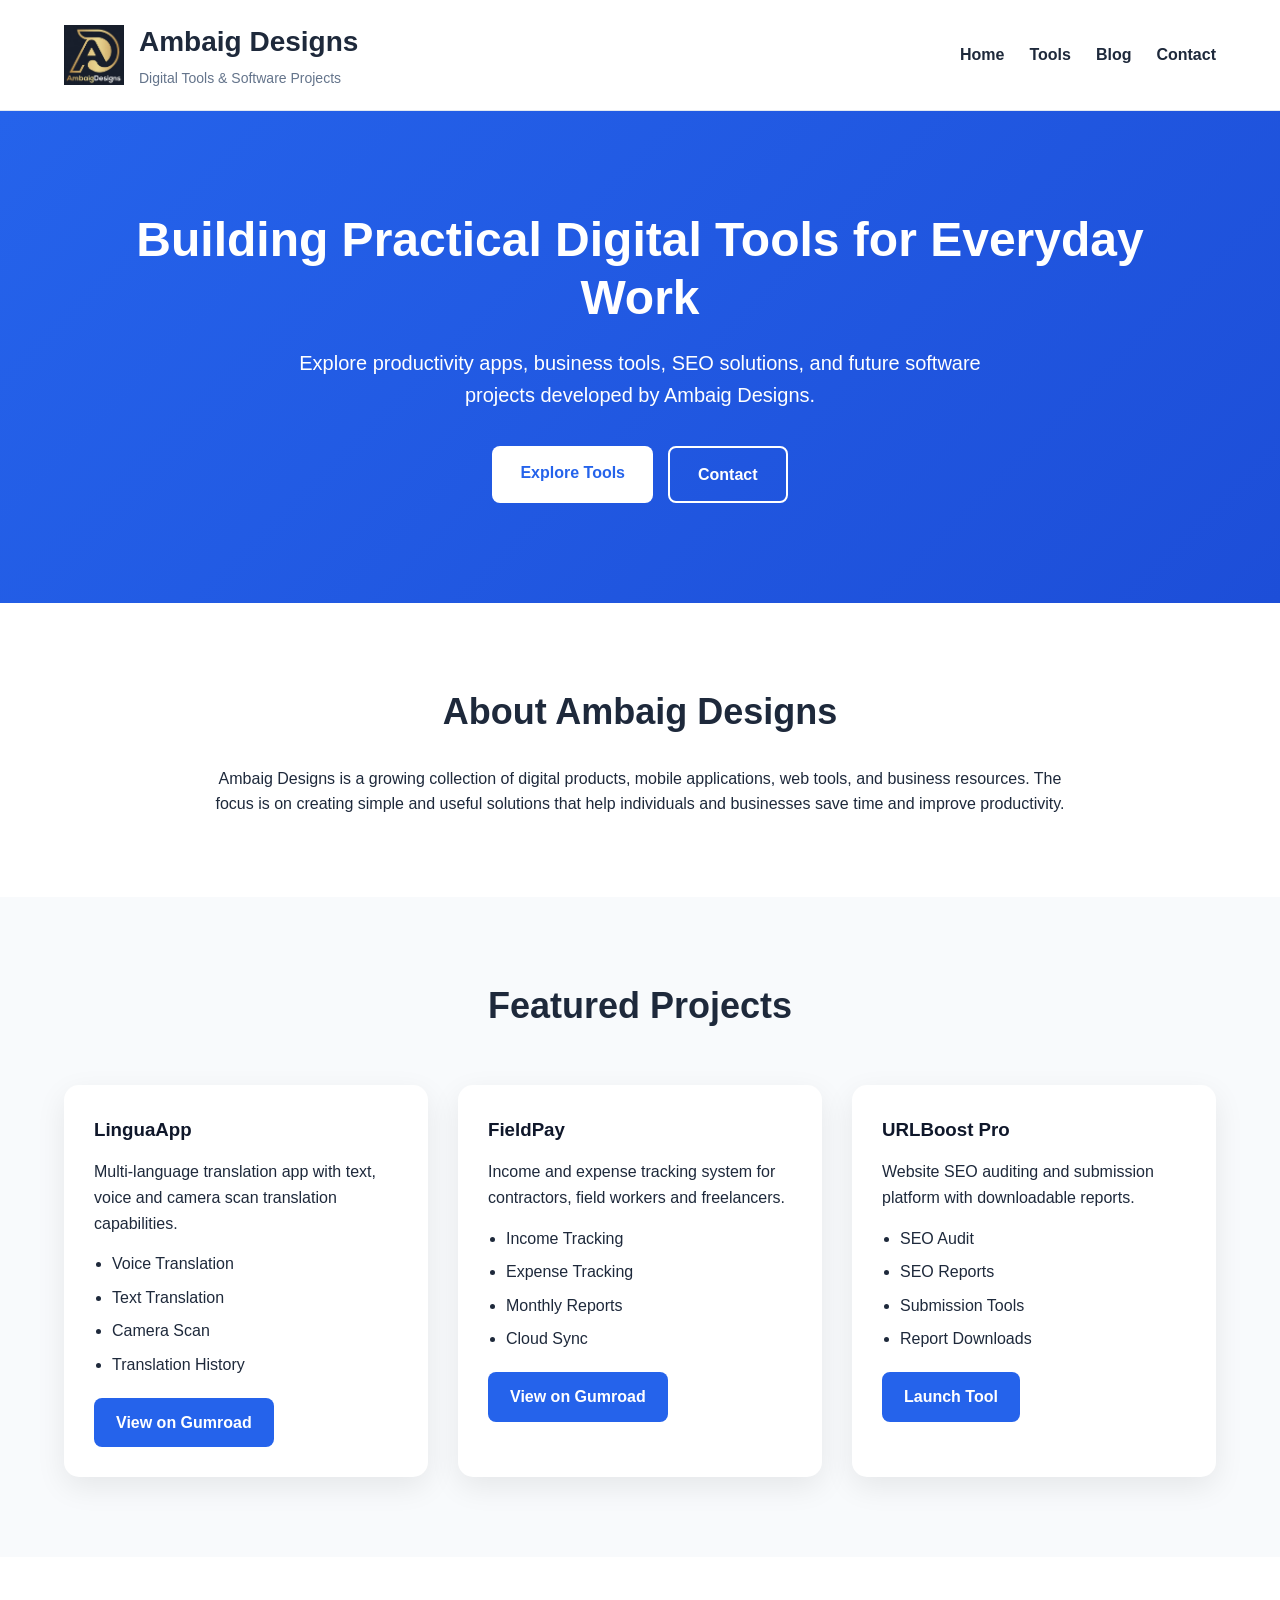
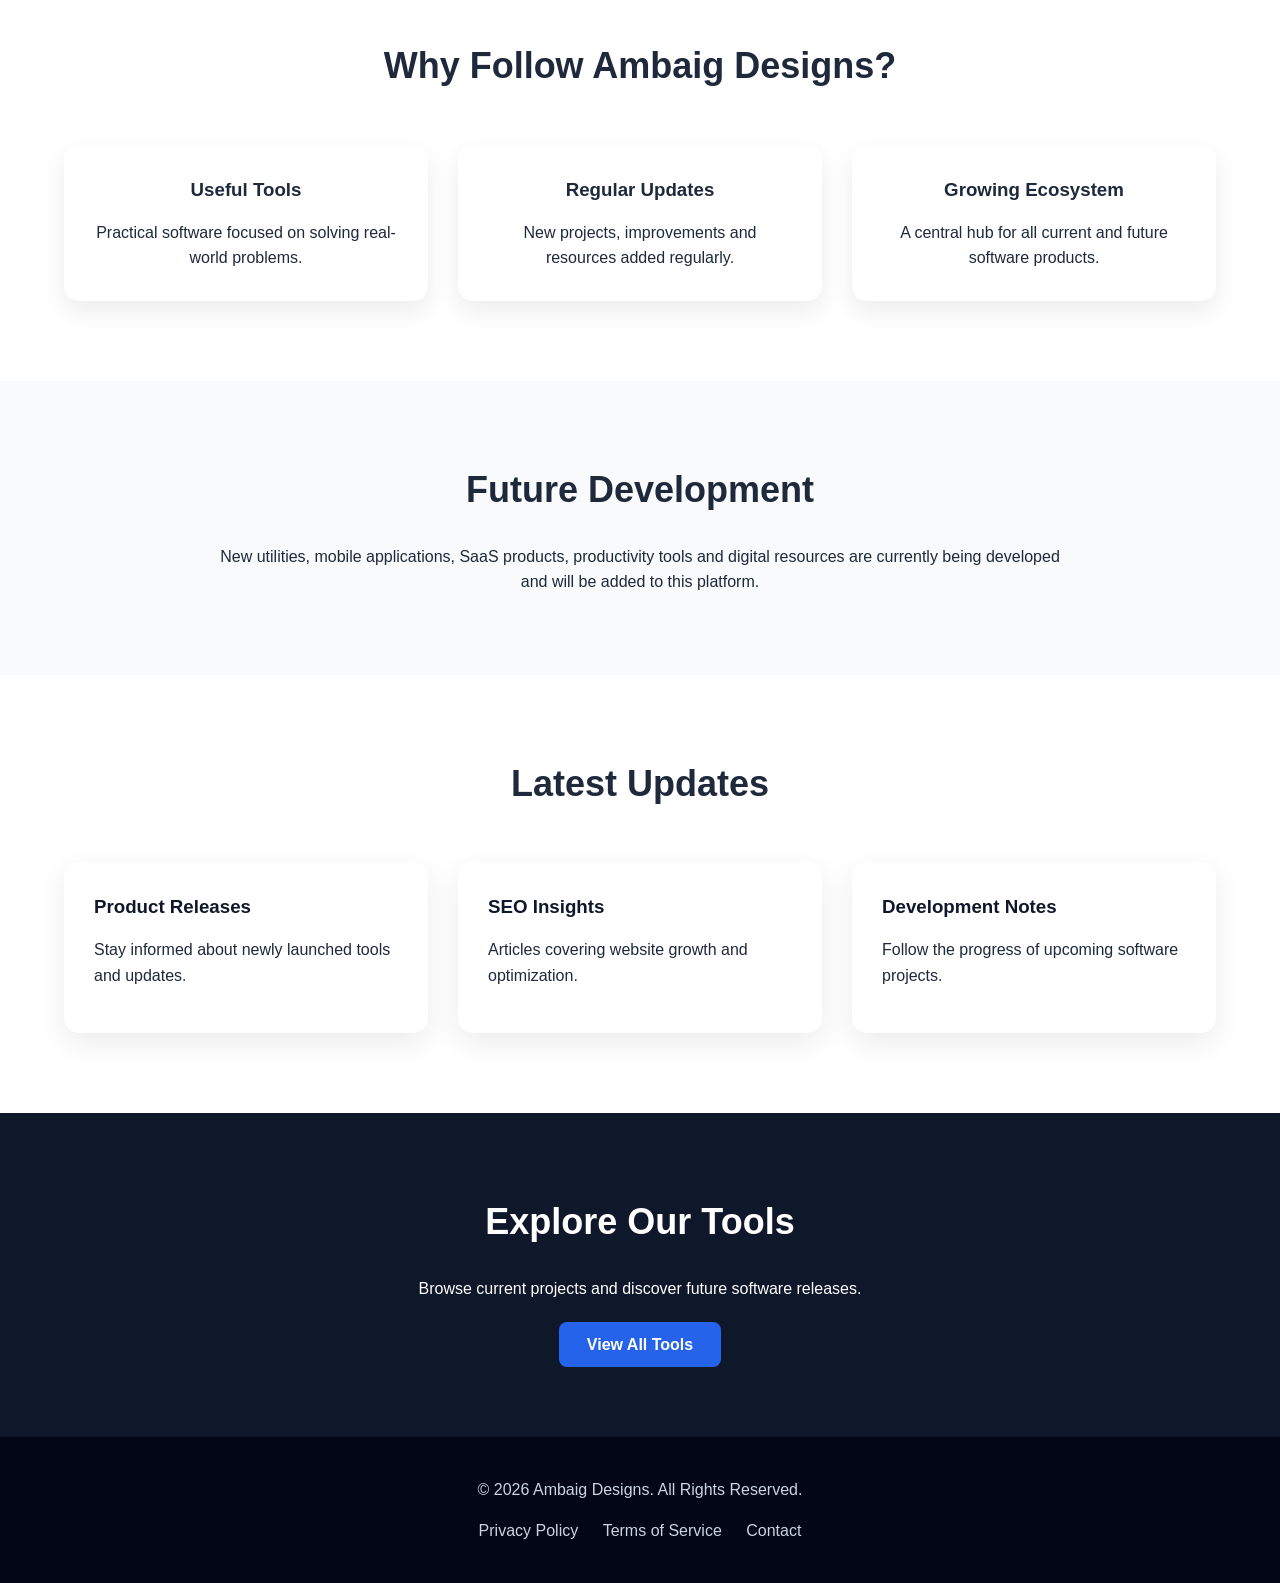
==== index.html @ a650c278 "Update link in index.html to Gumroad" ====
<!DOCTYPE html>
<html lang="en">
<head>
<meta charset="UTF-8">
<meta name="viewport" content="width=device-width, initial-scale=1.0">

<title>Ambaig Designs | Digital Tools, Apps & Software Projects</title>

<meta name="description" content="Discover productivity apps, SEO tools, software projects and digital products built by Ambaig Designs including LinguaApp, FieldPay and URLBoost Pro.">

<meta name="keywords" content="Ambaig Designs, LinguaApp, FieldPay, URLBoost Pro, productivity apps, SEO tools, software projects">
<link rel="stylesheet" href="assets/css/style.css">
<link rel="icon" href="favicon.ico">
<link rel="apple-touch-icon" href="apple-touch-icon.png">
<link rel="manifest" href="site.webmanifest">
<meta name="theme-color" content="#2563eb">
</head>

<body>

<header class="header">
    <div class="container">
        <div class="brand">

    <img
        src="assets/images/ambaigdesignslogo.png"
        alt="Ambaig Designs Logo"
        class="logo">

    <div>
        <h1>Ambaig Designs</h1>
        <span>Digital Tools & Software Projects</span>
    </div>

</div>

        <nav>
            <ul>
                <li><a href="index.html">Home</a></li>
                <li><a href="tools.html">Tools</a></li>
                <li><a href="blog.html">Blog</a></li>
                <li><a href="contact.html">Contact</a></li>
            </ul>
        </nav>
    </div>
</header>

<section class="hero">
    <div class="container">

        <h2>Building Practical Digital Tools for Everyday Work</h2>

        <p>
            Explore productivity apps, business tools, SEO solutions,
            and future software projects developed by Ambaig Designs.
        </p>

        <div class="hero-buttons">
            <a href="tools.html" class="btn-primary">Explore Tools</a>
            <a href="contact.html" class="btn-secondary">Contact</a>
        </div>

    </div>
</section>

<section class="intro">
    <div class="container">

        <h2>About Ambaig Designs</h2>

        <p>
            Ambaig Designs is a growing collection of digital products,
            mobile applications, web tools, and business resources.
            The focus is on creating simple and useful solutions that
            help individuals and businesses save time and improve productivity.
        </p>

    </div>
</section>

<section class="projects">
    <div class="container">

        <h2>Featured Projects</h2>

        <div class="grid">

            <div class="card">
                <h3>LinguaApp</h3>

                <p>
                    Multi-language translation app with text, voice
                    and camera scan translation capabilities.
                </p>

                <ul>
                    <li>Voice Translation</li>
                    <li>Text Translation</li>
                    <li>Camera Scan</li>
                    <li>Translation History</li>
                </ul>

                <a href="https://ambaig50.gumroad.com/l/fedtp" class="card-btn">
                    View on Gumroad
                </a>
            </div>

            <div class="card">
                <h3>FieldPay</h3>

                <p>
                    Income and expense tracking system for
                    contractors, field workers and freelancers.
                </p>

                <ul>
                    <li>Income Tracking</li>
                    <li>Expense Tracking</li>
                    <li>Monthly Reports</li>
                    <li>Cloud Sync</li>
                </ul>

                <a href="#" class="card-btn">
                    View on Gumroad
                </a>
            </div>

            <div class="card">
                <h3>URLBoost Pro</h3>

                <p>
                    Website SEO auditing and submission platform
                    with downloadable reports.
                </p>

                <ul>
                    <li>SEO Audit</li>
                    <li>SEO Reports</li>
                    <li>Submission Tools</li>
                    <li>Report Downloads</li>
                </ul>

                <a href="https://urlboost-pro.vercel.app/" class="card-btn">
                    Launch Tool
                </a>
            </div>

        </div>

    </div>
</section>

<section class="features">
    <div class="container">

        <h2>Why Follow Ambaig Designs?</h2>

        <div class="grid">

            <div class="feature-box">
                <h3>Useful Tools</h3>
                <p>
                    Practical software focused on solving real-world problems.
                </p>
            </div>

            <div class="feature-box">
                <h3>Regular Updates</h3>
                <p>
                    New projects, improvements and resources added regularly.
                </p>
            </div>

            <div class="feature-box">
                <h3>Growing Ecosystem</h3>
                <p>
                    A central hub for all current and future software products.
                </p>
            </div>

        </div>

    </div>
</section>

<section class="roadmap">
    <div class="container">

        <h2>Future Development</h2>

        <p>
            New utilities, mobile applications, SaaS products,
            productivity tools and digital resources are currently
            being developed and will be added to this platform.
        </p>

    </div>
</section>

<section class="updates">
    <div class="container">

        <h2>Latest Updates</h2>

        <div class="grid">

            <div class="card">
                <h3>Product Releases</h3>
                <p>
                    Stay informed about newly launched tools and updates.
                </p>
            </div>

            <div class="card">
                <h3>SEO Insights</h3>
                <p>
                    Articles covering website growth and optimization.
                </p>
            </div>

            <div class="card">
                <h3>Development Notes</h3>
                <p>
                    Follow the progress of upcoming software projects.
                </p>
            </div>

        </div>

    </div>
</section>

<section class="cta">
    <div class="container">

        <h2>Explore Our Tools</h2>

        <p>
            Browse current projects and discover future software releases.
        </p>

        <a href="tools.html" class="btn-primary">
            View All Tools
        </a>

    </div>
</section>

<footer class="footer">

    <div class="container">

        <p>© 2026 Ambaig Designs. All Rights Reserved.</p>

        <div class="footer-links">
            <a href="privacy.html">Privacy Policy</a>
            <a href="terms.html">Terms of Service</a>
            <a href="contact.html">Contact</a>
        </div>

    </div>

</footer>

</body>
</html>
---- assets/css/style.css ----
/* ===== RESET ===== */

*{
    margin:0;
    padding:0;
    box-sizing:border-box;
}

html{
    scroll-behavior:smooth;
}

body{
    font-family:Segoe UI, Tahoma, Geneva, Verdana, sans-serif;
    line-height:1.6;
    background:#f8fafc;
    color:#1e293b;
}

/* ===== CONTAINER ===== */

.container{
    width:90%;
    max-width:1200px;
    margin:auto;
}

/* ===== HEADER ===== */

.header{
    background:#ffffff;
    border-bottom:1px solid #e2e8f0;
    position:sticky;
    top:0;
    z-index:1000;
}

.header .container{
    display:flex;
    justify-content:space-between;
    align-items:center;
    padding:20px 0;
}
.brand{
    display:flex;
    align-items:center;
    gap:15px;
}

.logo{
    width:60px;
    height:60px;
    object-fit:contain;
}
.brand h1{
    font-size:28px;
    font-weight:700;
}

.brand span{
    font-size:14px;
    color:#64748b;
}

nav ul{
    display:flex;
    list-style:none;
    gap:25px;
}

nav a{
    text-decoration:none;
    color:#1e293b;
    font-weight:600;
    transition:.3s;
}

nav a:hover{
    color:#2563eb;
}

/* ===== HERO ===== */

.hero{
    background:linear-gradient(135deg,#2563eb,#1d4ed8);
    color:white;
    text-align:center;
    padding:100px 20px;
}

.hero h2{
    font-size:48px;
    margin-bottom:20px;
    line-height:1.2;
}

.hero p{
    max-width:700px;
    margin:0 auto 35px;
    font-size:20px;
}

.hero-buttons{
    display:flex;
    justify-content:center;
    gap:15px;
    flex-wrap:wrap;
}

.btn-primary,
.btn-secondary{
    text-decoration:none;
    padding:14px 28px;
    border-radius:8px;
    font-weight:600;
    transition:.3s;
}

.btn-primary{
    background:white;
    color:#2563eb;
}

.btn-primary:hover{
    transform:translateY(-2px);
}

.btn-secondary{
    border:2px solid white;
    color:white;
}

.btn-secondary:hover{
    background:white;
    color:#2563eb;
}

/* ===== SECTIONS ===== */

section{
    padding:80px 0;
}

section h2{
    text-align:center;
    font-size:36px;
    margin-bottom:25px;
}

section p{
    text-align:center;
    max-width:850px;
    margin:auto;
}

/* ===== GRID ===== */

.grid{
    display:grid;
    grid-template-columns:repeat(auto-fit,minmax(300px,1fr));
    gap:30px;
    margin-top:50px;
}

/* ===== CARDS ===== */

.card{
    background:white;
    border-radius:15px;
    padding:30px;
    box-shadow:0 10px 30px rgba(0,0,0,.08);
    transition:.3s;
}

.card:hover{
    transform:translateY(-6px);
}

.card h3{
    margin-bottom:15px;
    color:#0f172a;
}

.card p{
    text-align:left;
    margin-bottom:15px;
}

.card ul{
    padding-left:18px;
    margin-bottom:20px;
}

.card li{
    margin-bottom:8px;
}

/* ===== CARD BUTTON ===== */

.card-btn{
    display:inline-block;
    text-decoration:none;
    background:#2563eb;
    color:white;
    padding:12px 22px;
    border-radius:8px;
    font-weight:600;
    transition:.3s;
}

.card-btn:hover{
    background:#1d4ed8;
}

/* ===== FEATURE BOX ===== */

.feature-box{
    background:white;
    padding:30px;
    border-radius:15px;
    box-shadow:0 10px 25px rgba(0,0,0,.08);
    text-align:center;
}

.feature-box h3{
    margin-bottom:15px;
}

/* ===== ALTERNATING SECTIONS ===== */

.intro{
    background:#ffffff;
}

.projects{
    background:#f8fafc;
}

.features{
    background:#ffffff;
}

.roadmap{
    background:#f8fafc;
}

.updates{
    background:#ffffff;
}

/* ===== CTA ===== */

.cta{
    background:#0f172a;
    color:white;
    text-align:center;
}

.cta h2{
    color:white;
}

.cta p{
    margin-bottom:30px;
}

.cta .btn-primary{
    background:#2563eb;
    color:white;
}

.cta .btn-primary:hover{
    background:#1d4ed8;
}

/* ===== FOOTER ===== */

.footer{
    background:#020617;
    color:#cbd5e1;
    text-align:center;
    padding:40px 0;
}

.footer-links{
    margin-top:15px;
}

.footer-links a{
    color:#cbd5e1;
    text-decoration:none;
    margin:0 10px;
}

.footer-links a:hover{
    color:white;
}

/* ===== MOBILE ===== */

@media(max-width:768px){

    .header .container{
        flex-direction:column;
        gap:15px;
    }

    nav ul{
        flex-wrap:wrap;
        justify-content:center;
        gap:15px;
    }

    .hero{
        padding:80px 20px;
    }

    .hero h2{
        font-size:34px;
    }

    .hero p{
        font-size:18px;
    }

    section h2{
        font-size:28px;
    }

    .grid{
        grid-template-columns:1fr;
    }
}
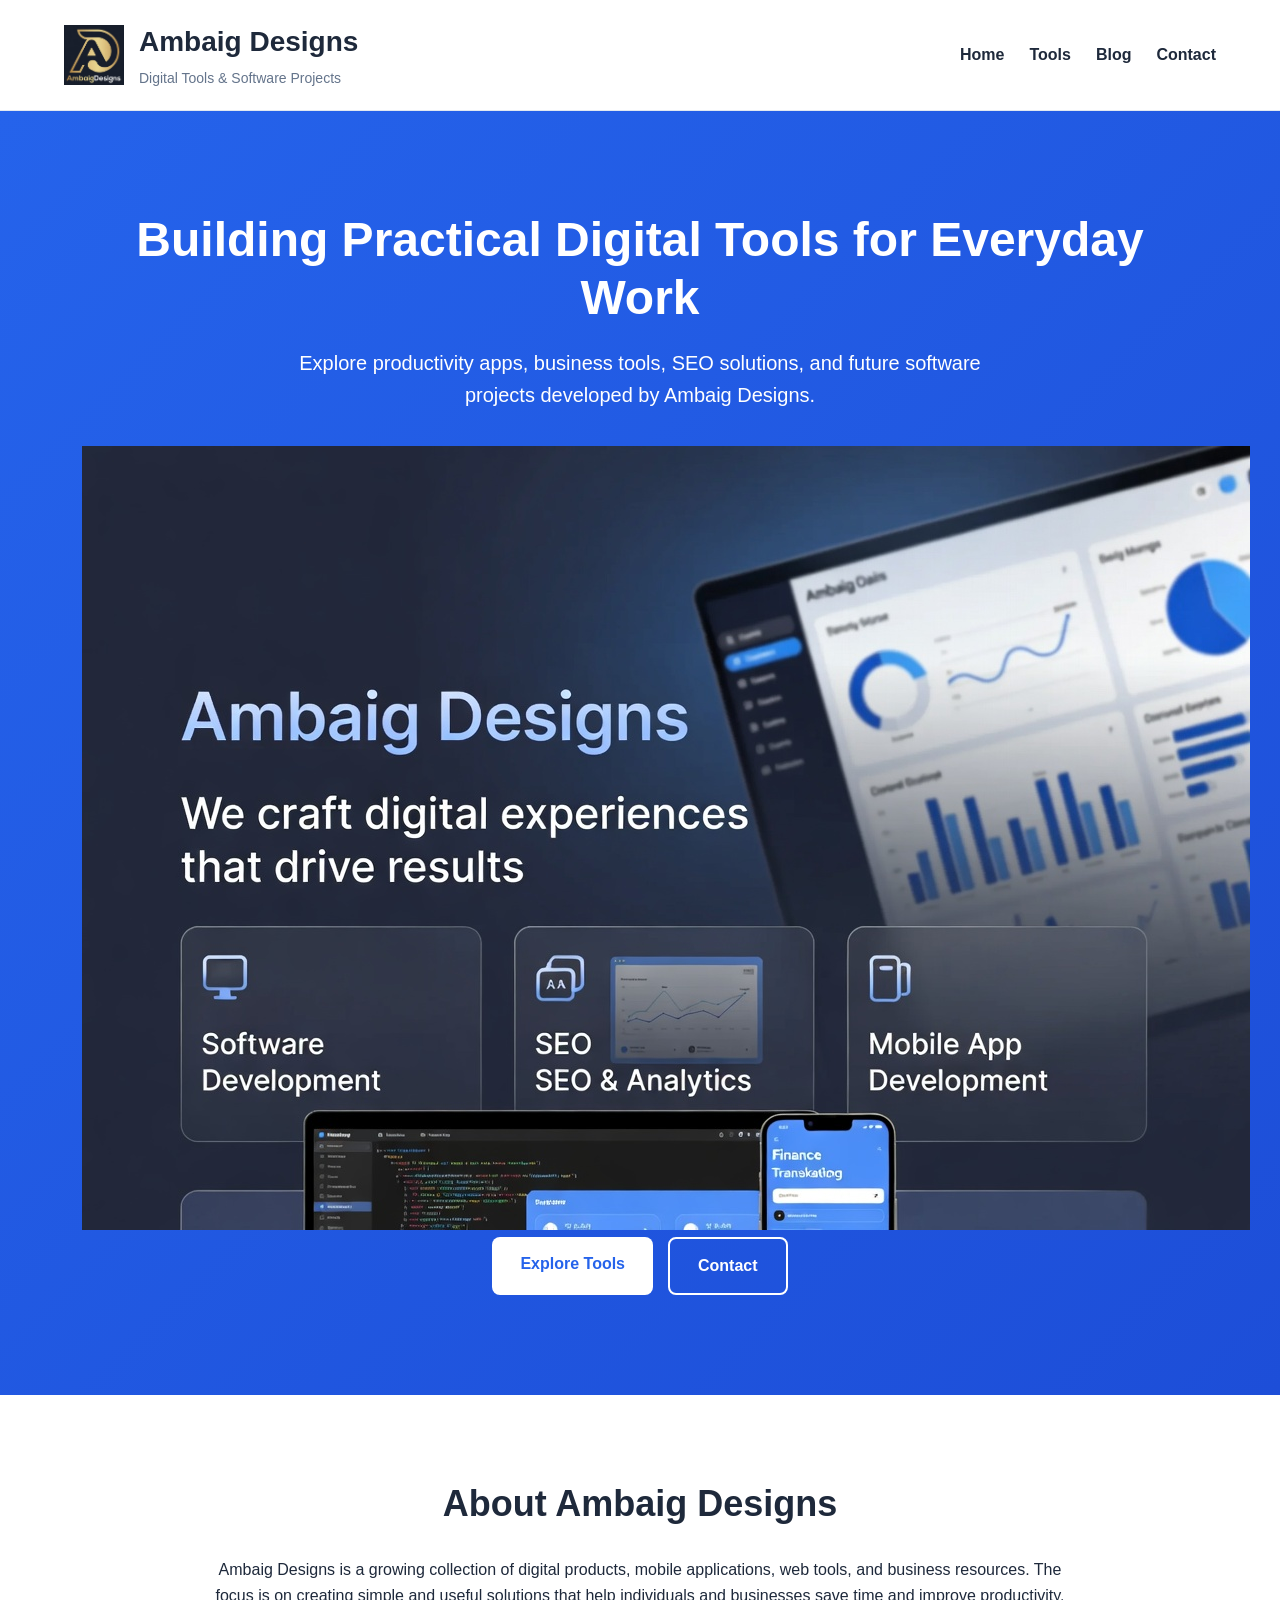
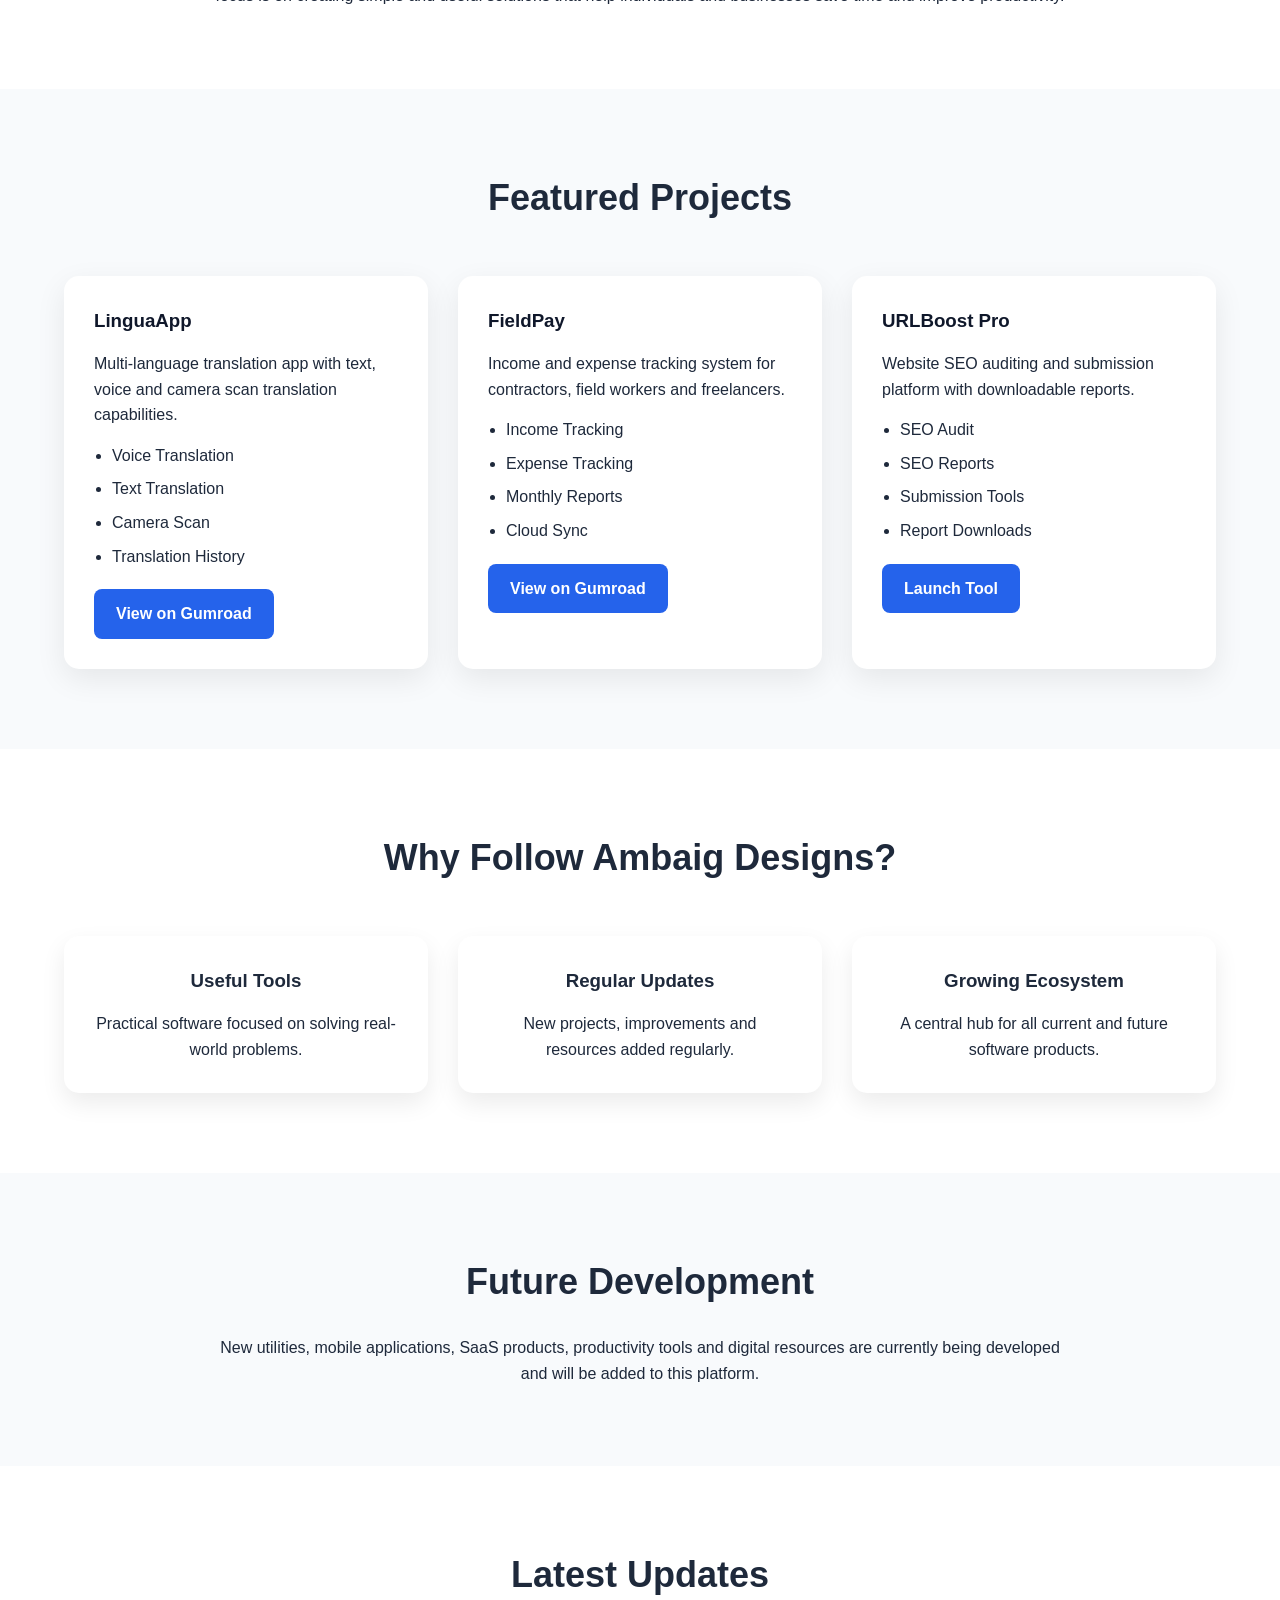
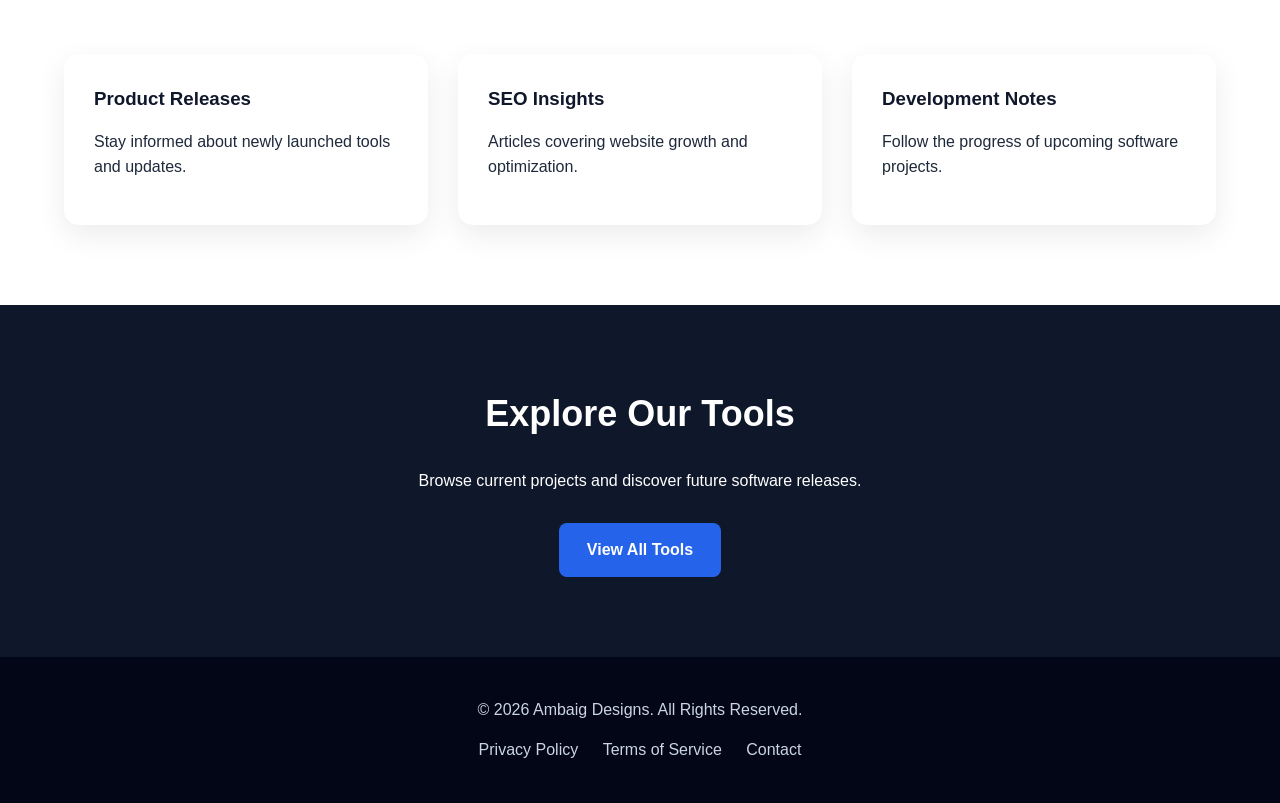
==== commit e4440f5a: "Add hero image to index.html" ====
--- a/index.html
+++ b/index.html
@@ -54,7 +54,11 @@
             Explore productivity apps, business tools, SEO solutions,
             and future software projects developed by Ambaig Designs.
         </p>
-
+<img
+src="assets/images/hero-banner.jpg"
+alt="Ambaig Designs Digital Tools"
+class="hero-image">
+        
         <div class="hero-buttons">
             <a href="tools.html" class="btn-primary">Explore Tools</a>
             <a href="contact.html" class="btn-secondary">Contact</a>
--- a/assets/css/style.css
+++ b/assets/css/style.css
@@ -106,7 +106,36 @@
     gap:15px;
     flex-wrap:wrap;
 }
-
+.btn-primary{
+    display:inline-block;
+    padding:14px 28px;
+    background:#2563eb;
+    color:white;
+    text-decoration:none;
+    border-radius:8px;
+    font-weight:600;
+    transition:.3s;
+}
+
+.btn-primary:hover{
+    background:#1d4ed8;
+}
+
+.btn-secondary{
+    display:inline-block;
+    padding:14px 28px;
+    border:2px solid #2563eb;
+    color:#2563eb;
+    text-decoration:none;
+    border-radius:8px;
+    font-weight:600;
+    transition:.3s;
+}
+
+.btn-secondary:hover{
+    background:#2563eb;
+    color:white;
+}
 .btn-primary,
 .btn-secondary{
     text-decoration:none;
@@ -161,7 +190,30 @@
     gap:30px;
     margin-top:50px;
 }
-
+.tools-grid{
+    display:grid;
+    grid-template-columns:repeat(auto-fit,minmax(280px,1fr));
+    gap:20px;
+    padding:40px;
+}
+
+.tool-card{
+    background:white;
+    border-radius:12px;
+    padding:25px;
+    box-shadow:0 4px 12px rgba(0,0,0,.08);
+}
+
+.tool-card h3{
+    margin-bottom:10px;
+}
+
+.tool-card a{
+    display:inline-block;
+    margin-top:15px;
+    color:#2563eb;
+    font-weight:600;
+}
 /* ===== CARDS ===== */
 
 .card{
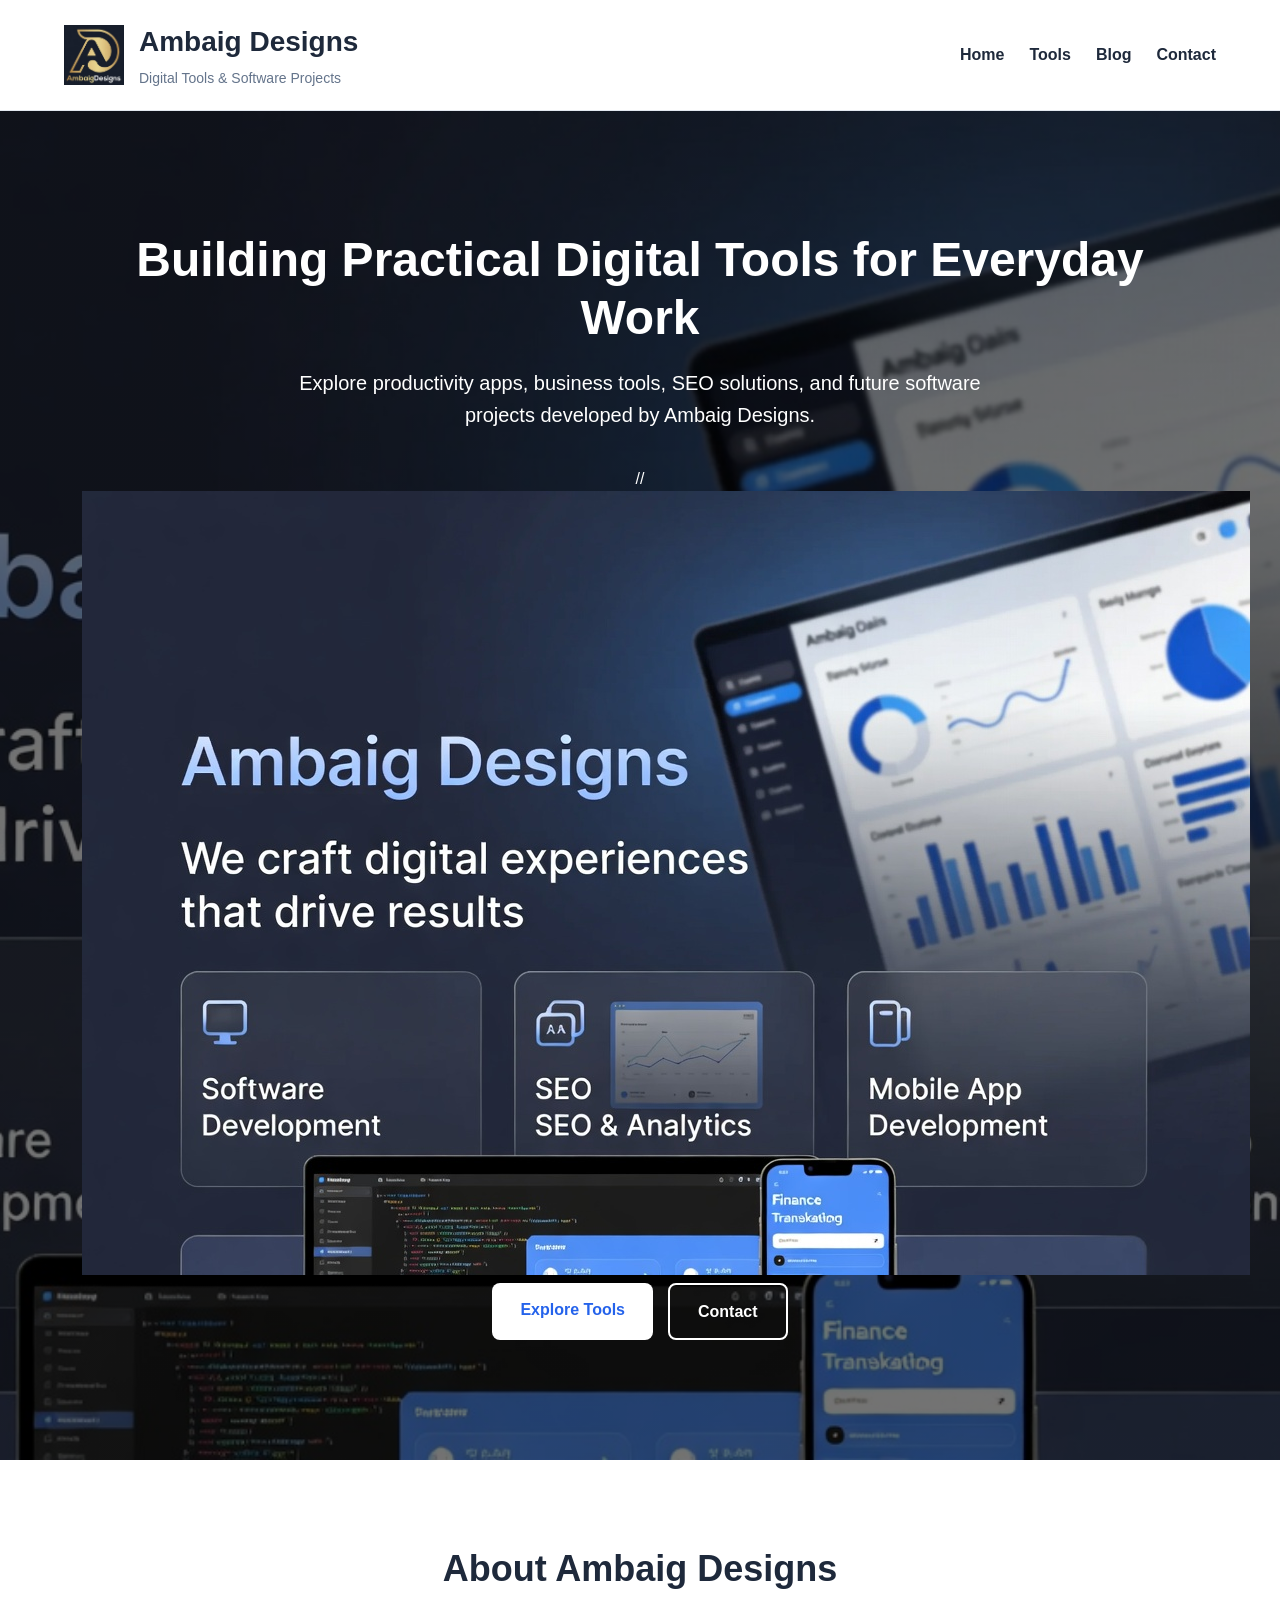
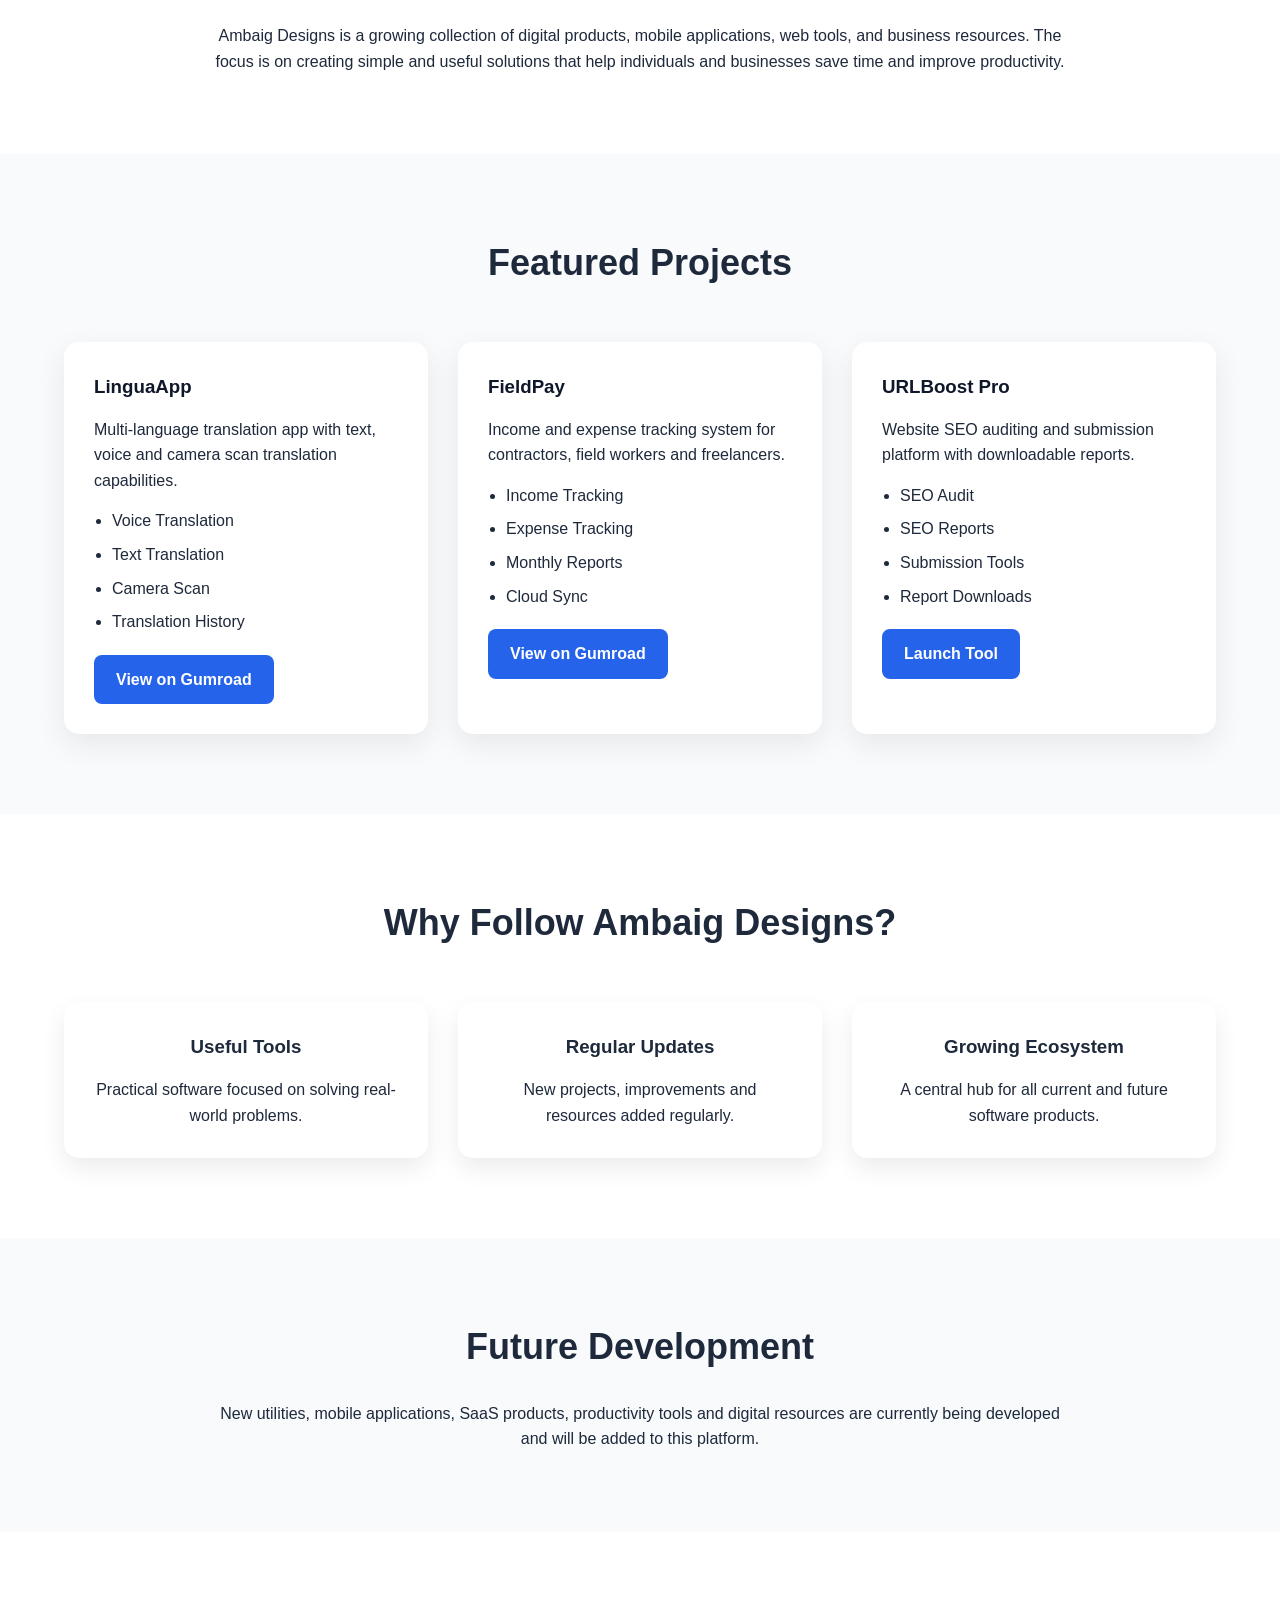
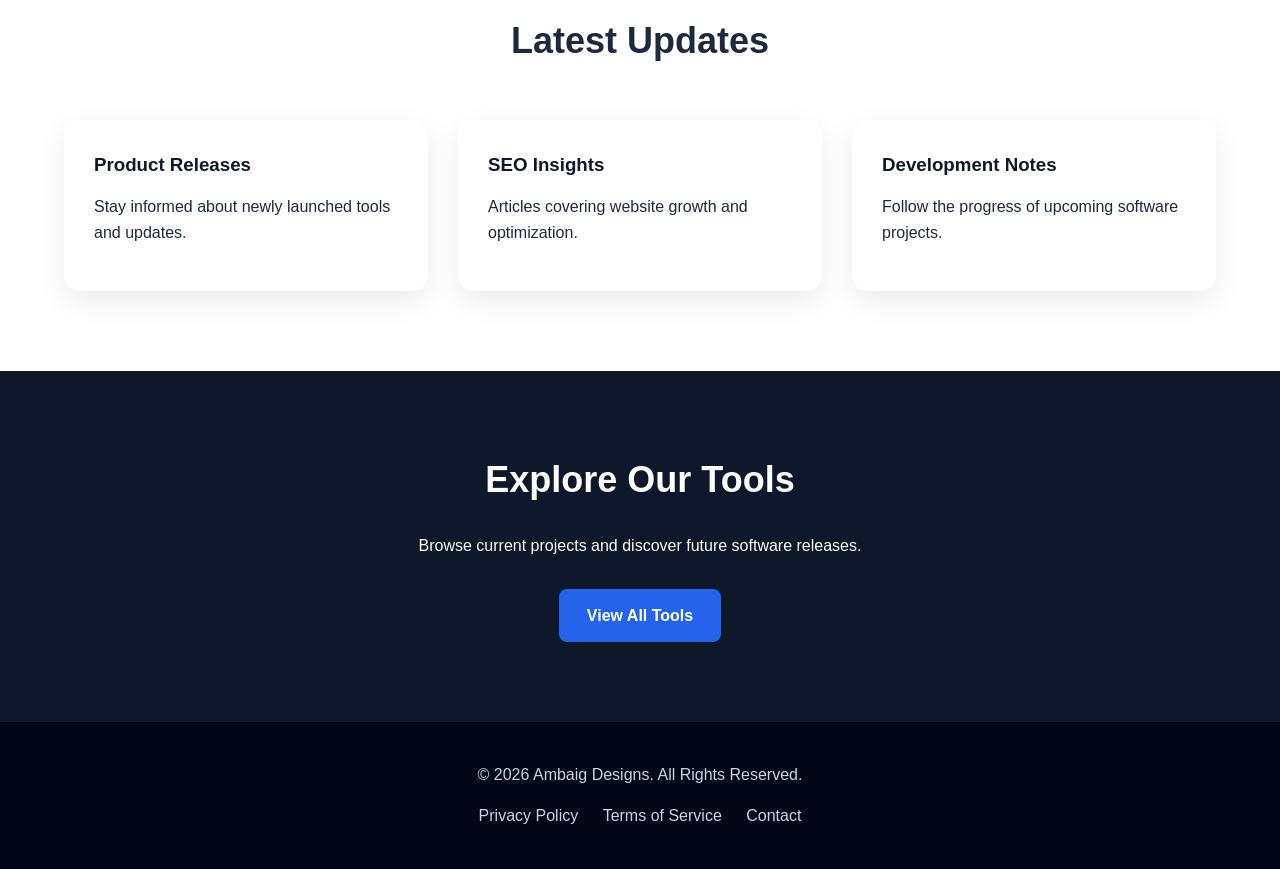
==== commit 53b50449: "Comment out hero image element Comment out the hero image in index.html" ====
--- a/index.html
+++ b/index.html
@@ -54,10 +54,10 @@
             Explore productivity apps, business tools, SEO solutions,
             and future software projects developed by Ambaig Designs.
         </p>
-<img
-src="assets/images/hero-banner.jpg"
-alt="Ambaig Designs Digital Tools"
-class="hero-image">
+//<img
+//src="assets/images/hero-banner.jpg"
+//alt="Ambaig Designs Digital Tools"
+//class="hero-image">
         
         <div class="hero-buttons">
             <a href="tools.html" class="btn-primary">Explore Tools</a>
--- a/assets/css/style.css
+++ b/assets/css/style.css
@@ -78,15 +78,36 @@
 nav a:hover{
     color:#2563eb;
 }
-
+//.hero-image{
+  //  max-width:100%;
+  //  width:900px;
+  //  margin-top:40px;
+  //  border-radius:15px;
+    //box-shadow:0 10px 30px rgba(0,0,0,.2);
+//}
+.hero{
+    background:
+    linear-gradient(
+    rgba(0,0,0,0.55),
+    rgba(0,0,0,0.55)),
+    url("../images/hero-banner.jpg");
+
+    background-size:cover;
+    background-position:center;
+
+    color:white;
+    text-align:center;
+    padding:120px 20px;
+}
 /* ===== HERO ===== */
 
-.hero{
-    background:linear-gradient(135deg,#2563eb,#1d4ed8);
-    color:white;
-    text-align:center;
-    padding:100px 20px;
-}
+//.hero{
+  //  background:linear-gradient(135deg,#2563eb,#1d4ed8);
+  //  color:white;
+   // text-align:center;
+    //padding:100px 20px;
+    
+//}
 
 .hero h2{
     font-size:48px;
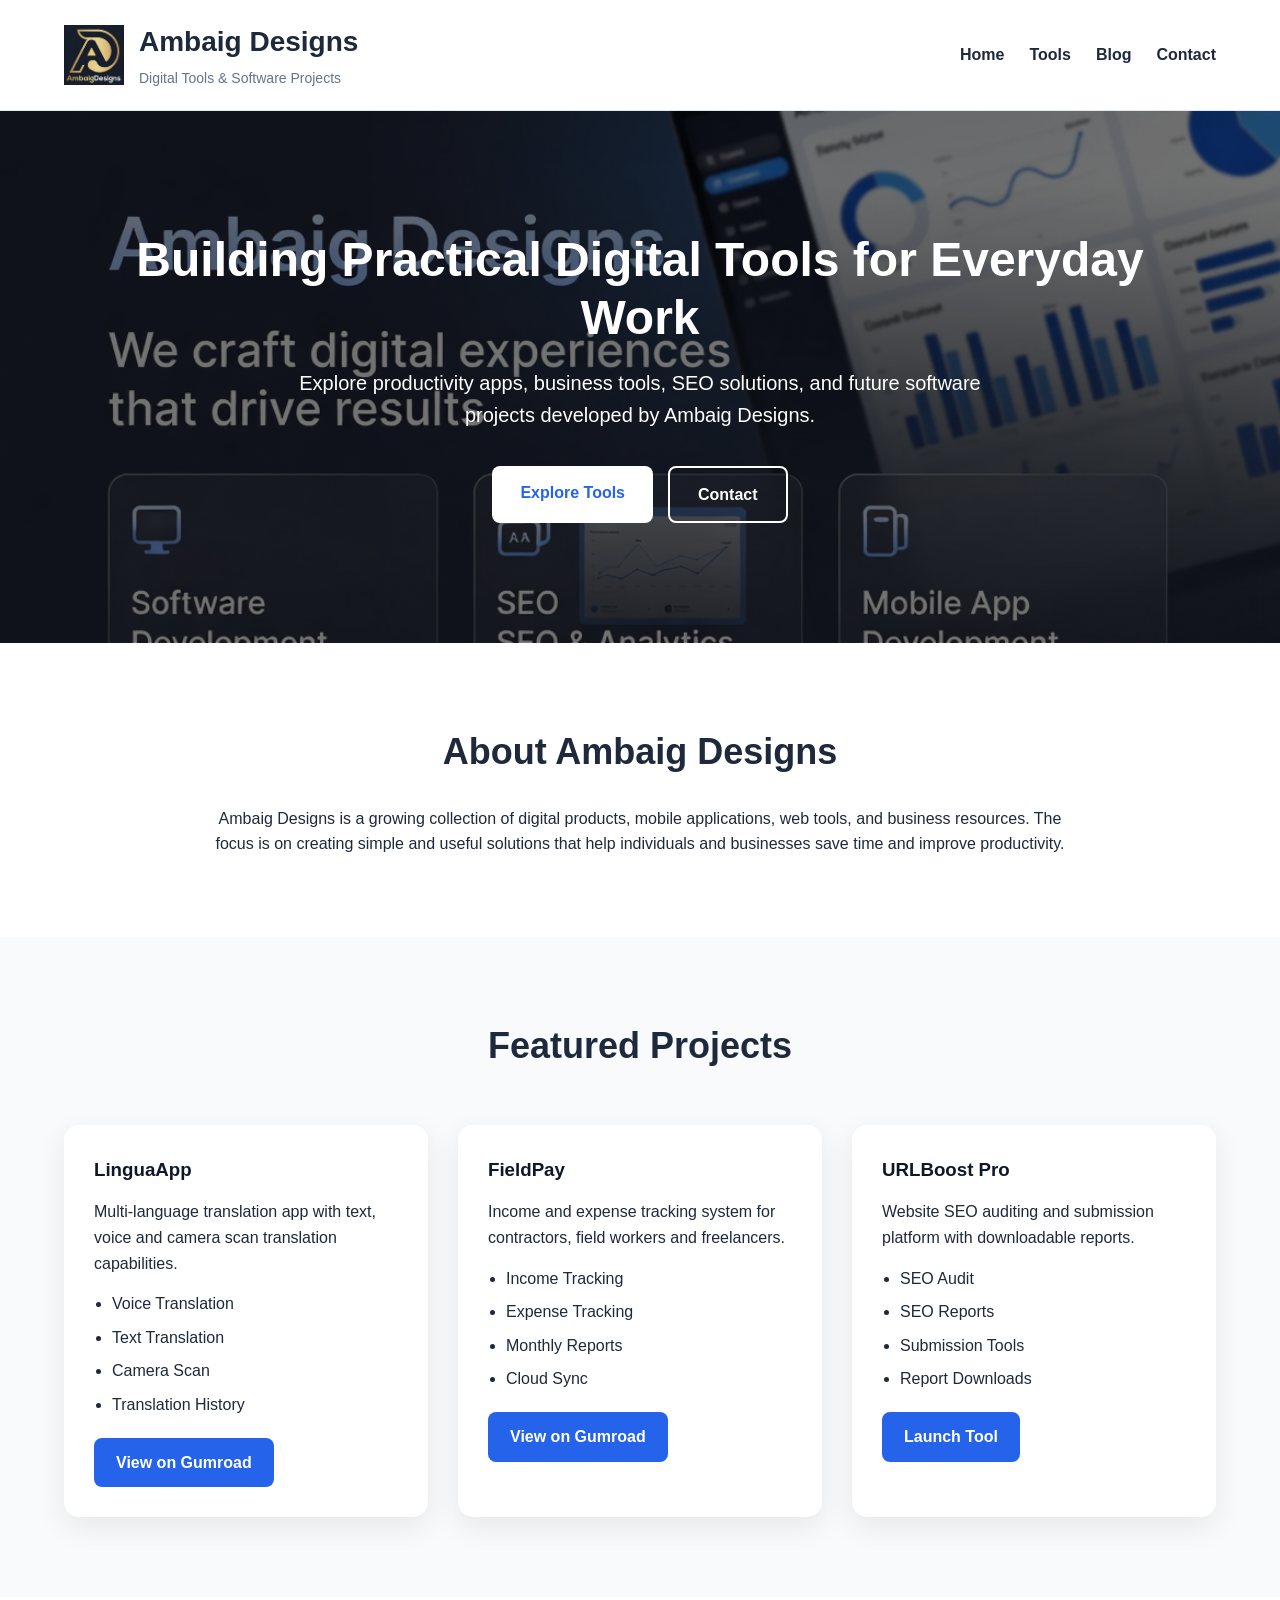
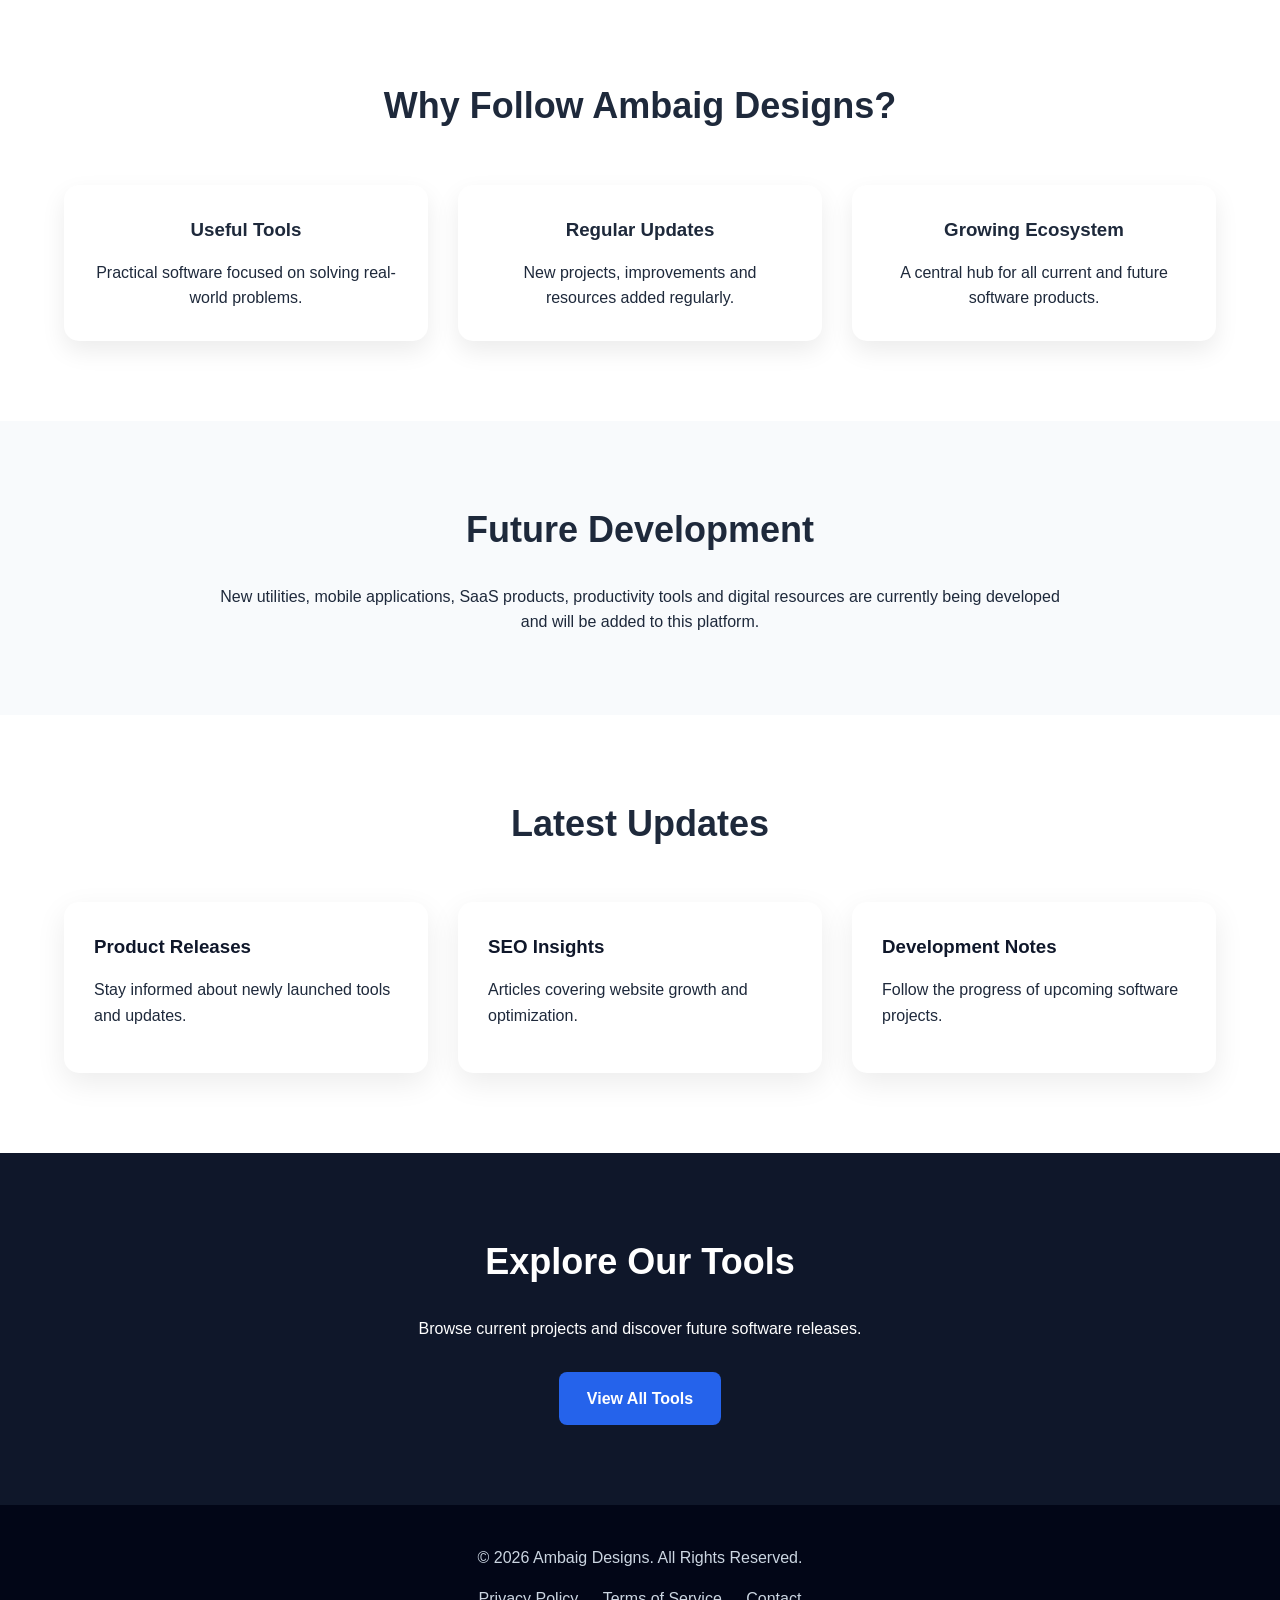
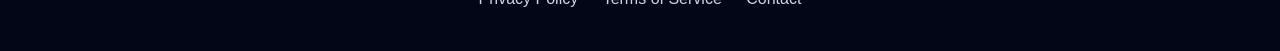
==== commit 88439e77: "Remove commented image tag from index.html Removed commented-out image tag from index.html" ====
--- a/index.html
+++ b/index.html
@@ -54,10 +54,6 @@
             Explore productivity apps, business tools, SEO solutions,
             and future software projects developed by Ambaig Designs.
         </p>
-//<img
-//src="assets/images/hero-banner.jpg"
-//alt="Ambaig Designs Digital Tools"
-//class="hero-image">
         
         <div class="hero-buttons">
             <a href="tools.html" class="btn-primary">Explore Tools</a>
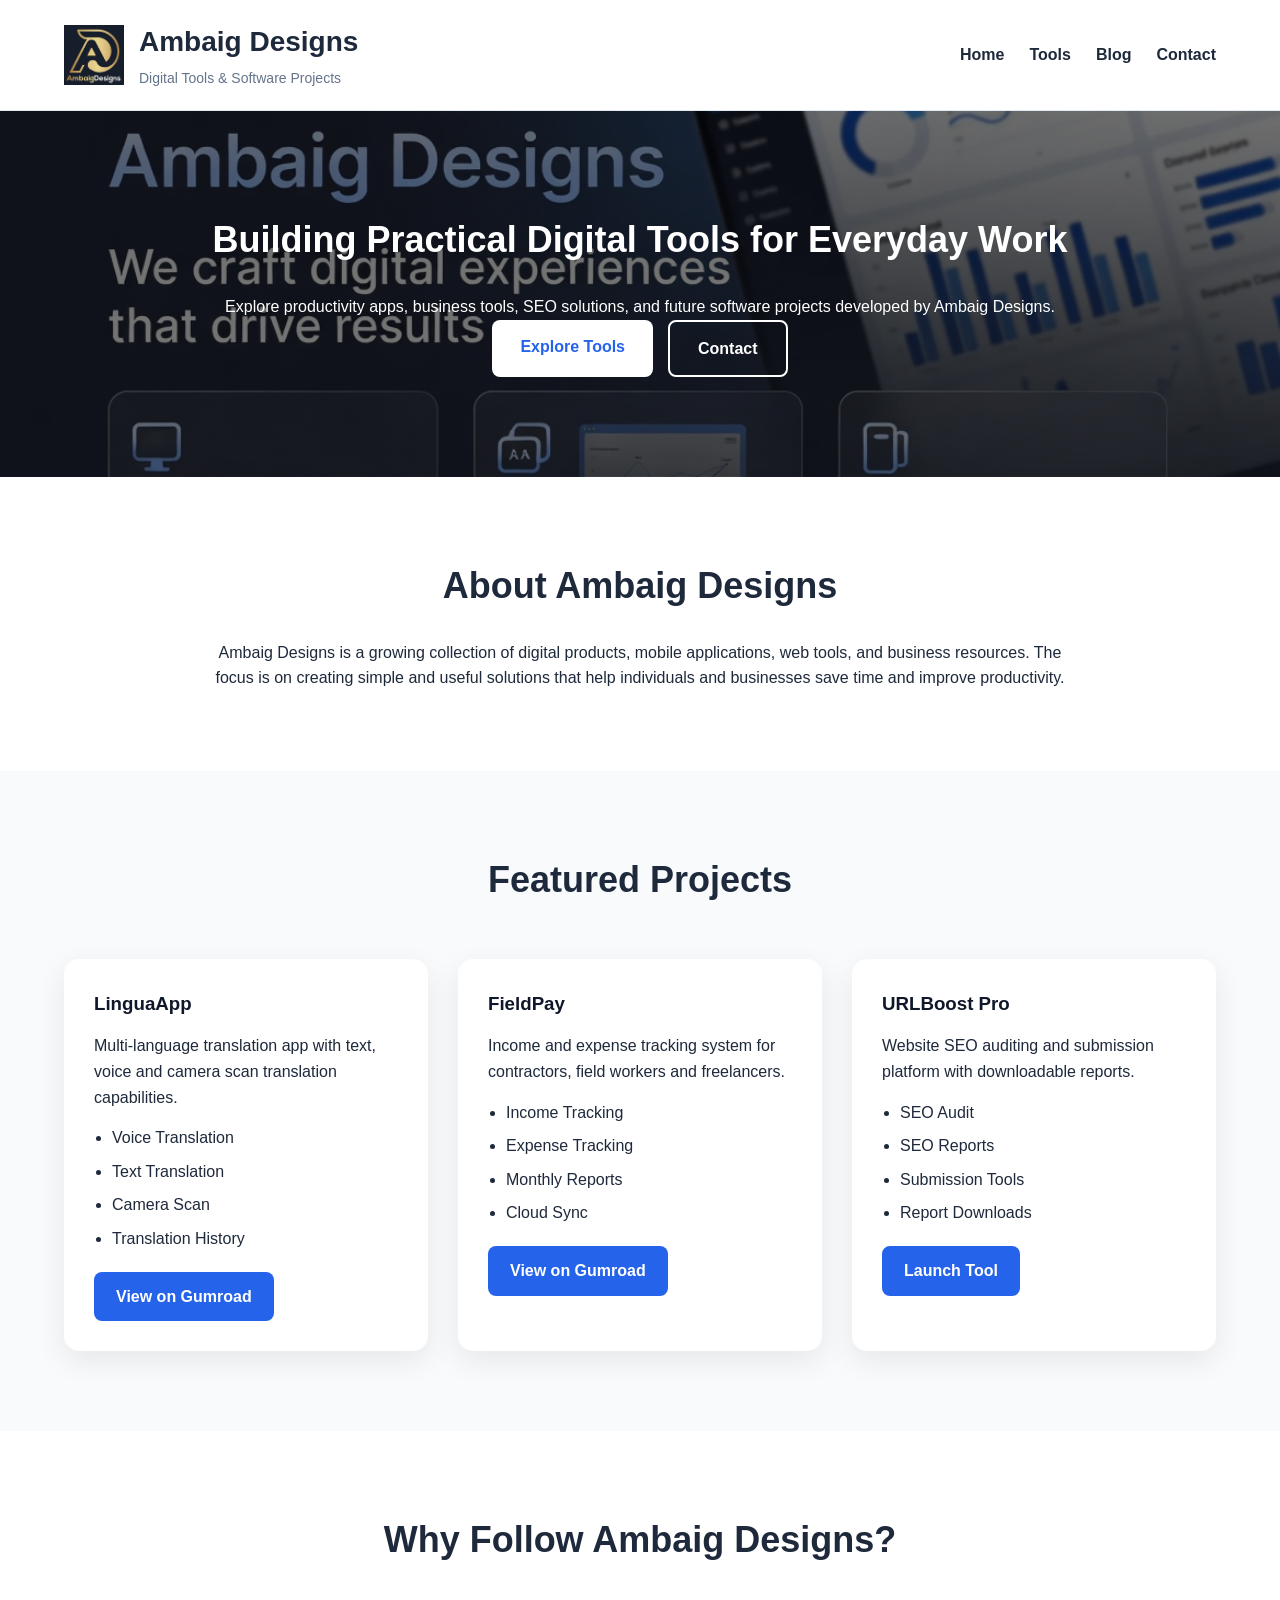
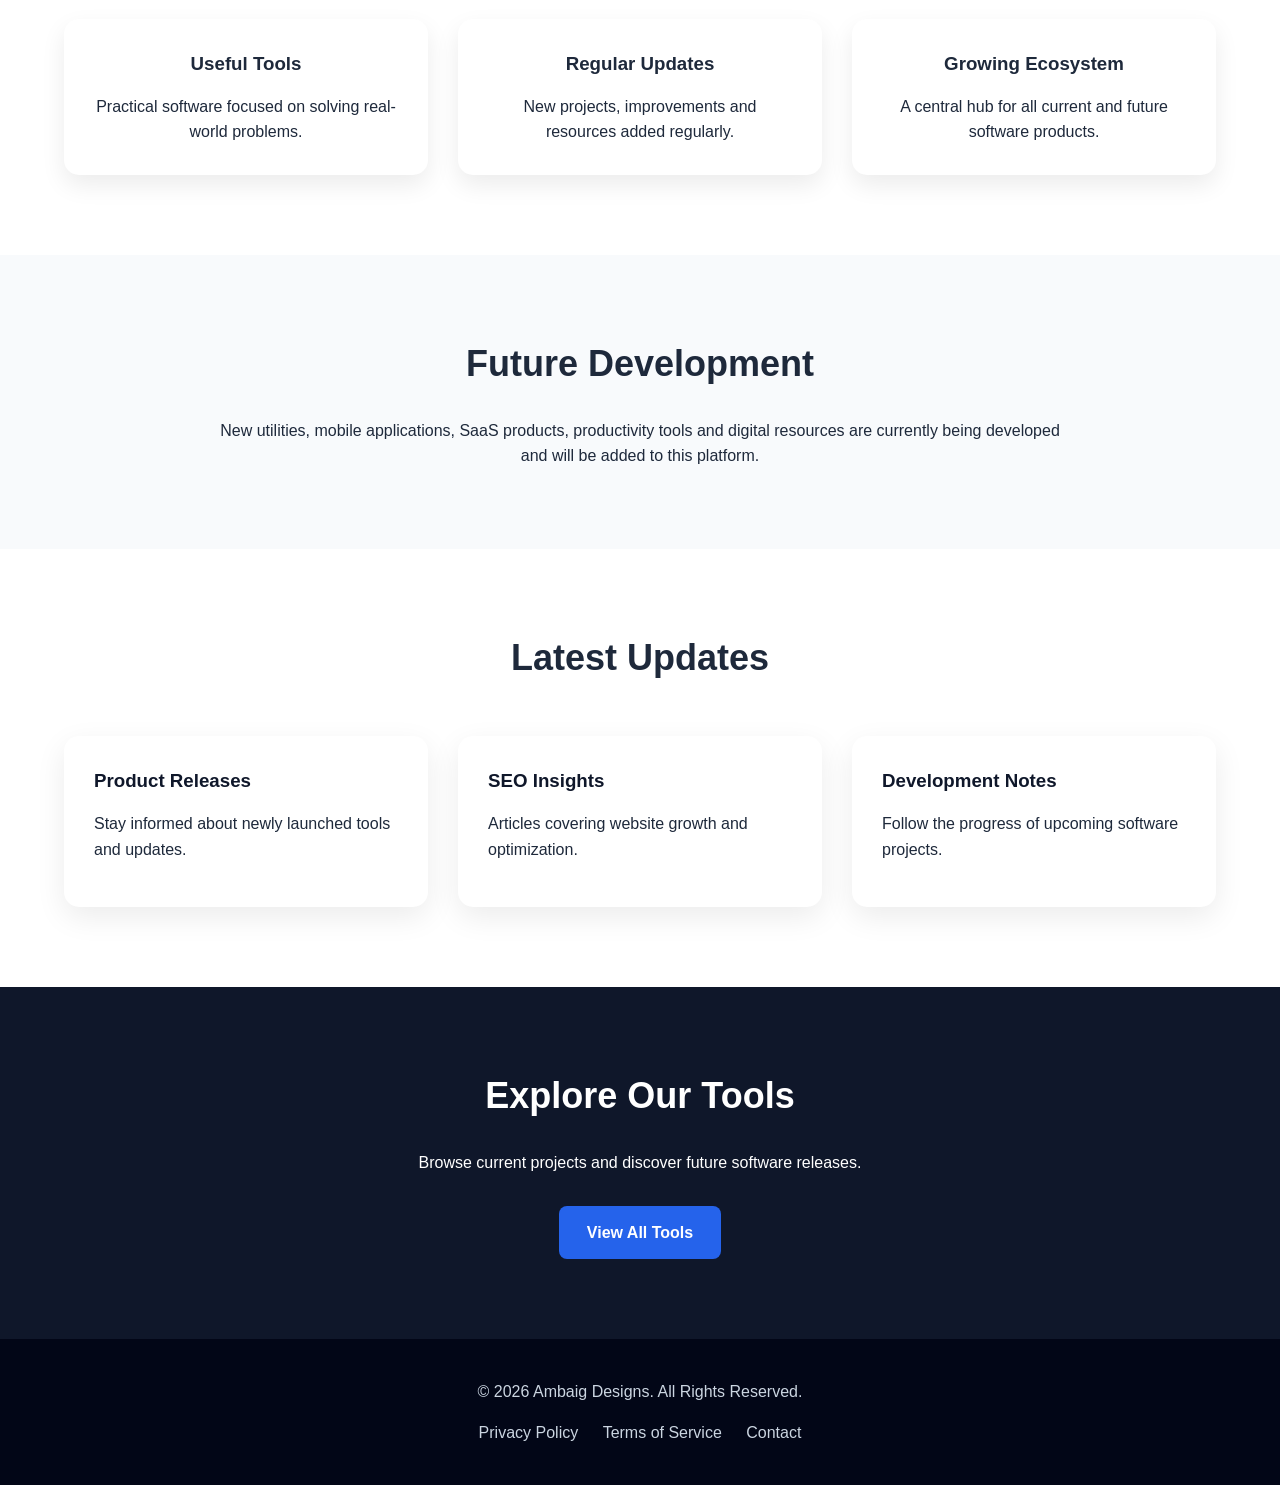
==== commit ad0119e1: "Rename hero section class to 'hero1'" ====
--- a/index.html
+++ b/index.html
@@ -45,7 +45,7 @@
     </div>
 </header>
 
-<section class="hero">
+<section class="hero1">
     <div class="container">
 
         <h2>Building Practical Digital Tools for Everyday Work</h2>
--- a/assets/css/style.css
+++ b/assets/css/style.css
@@ -78,6 +78,7 @@
 nav a:hover{
     color:#2563eb;
 }
+/* ===== HERO ===== */
 //.hero-image{
   //  max-width:100%;
   //  width:900px;
@@ -85,7 +86,7 @@
   //  border-radius:15px;
     //box-shadow:0 10px 30px rgba(0,0,0,.2);
 //}
-.hero{
+.hero1{
     background:
     linear-gradient(
     rgba(0,0,0,0.55),
@@ -97,17 +98,17 @@
 
     color:white;
     text-align:center;
-    padding:120px 20px;
-}
-/* ===== HERO ===== */
-
-//.hero{
-  //  background:linear-gradient(135deg,#2563eb,#1d4ed8);
-  //  color:white;
-   // text-align:center;
-    //padding:100px 20px;
+    padding:100px 20px;
+}
+
+
+.hero{
+   background:linear-gradient(135deg,#2563eb,#1d4ed8);
+   color:white;
+   text-align:center;
+    padding:100px 20px;
     
-//}
+}
 
 .hero h2{
     font-size:48px;
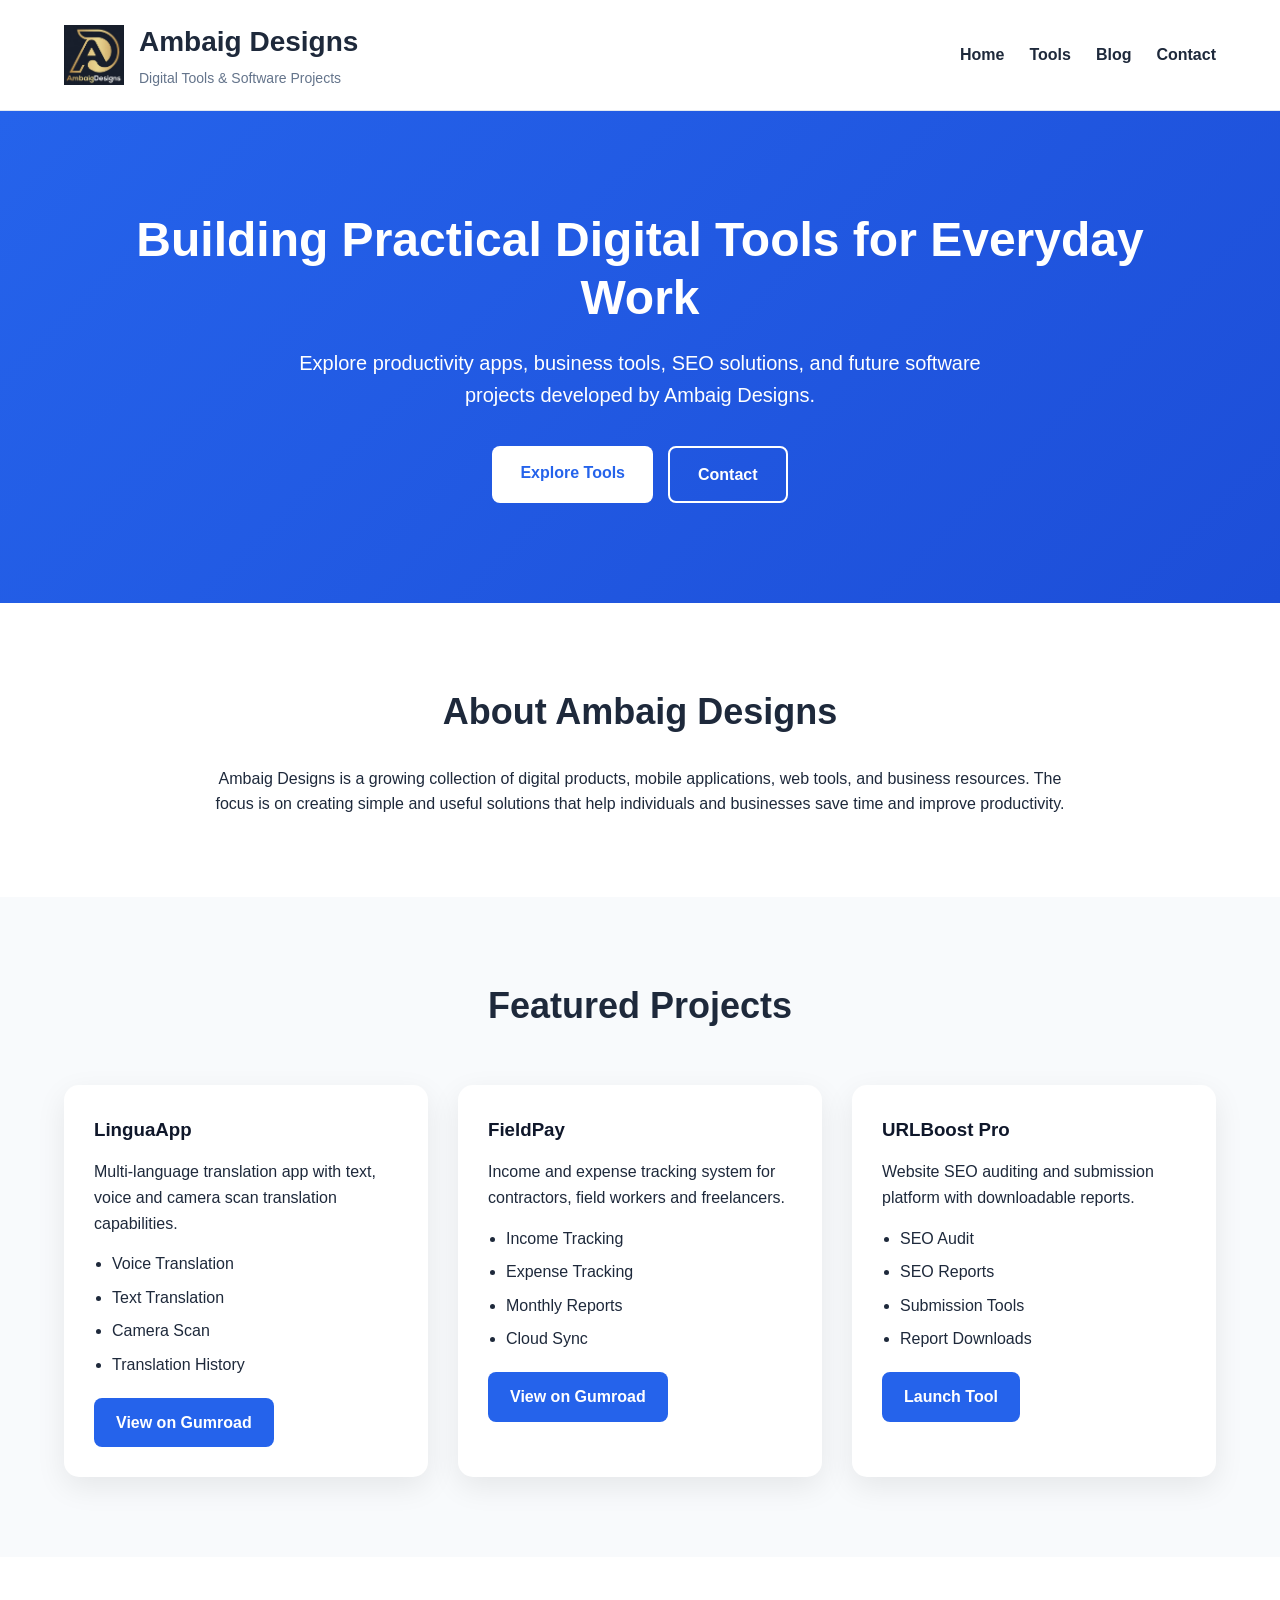
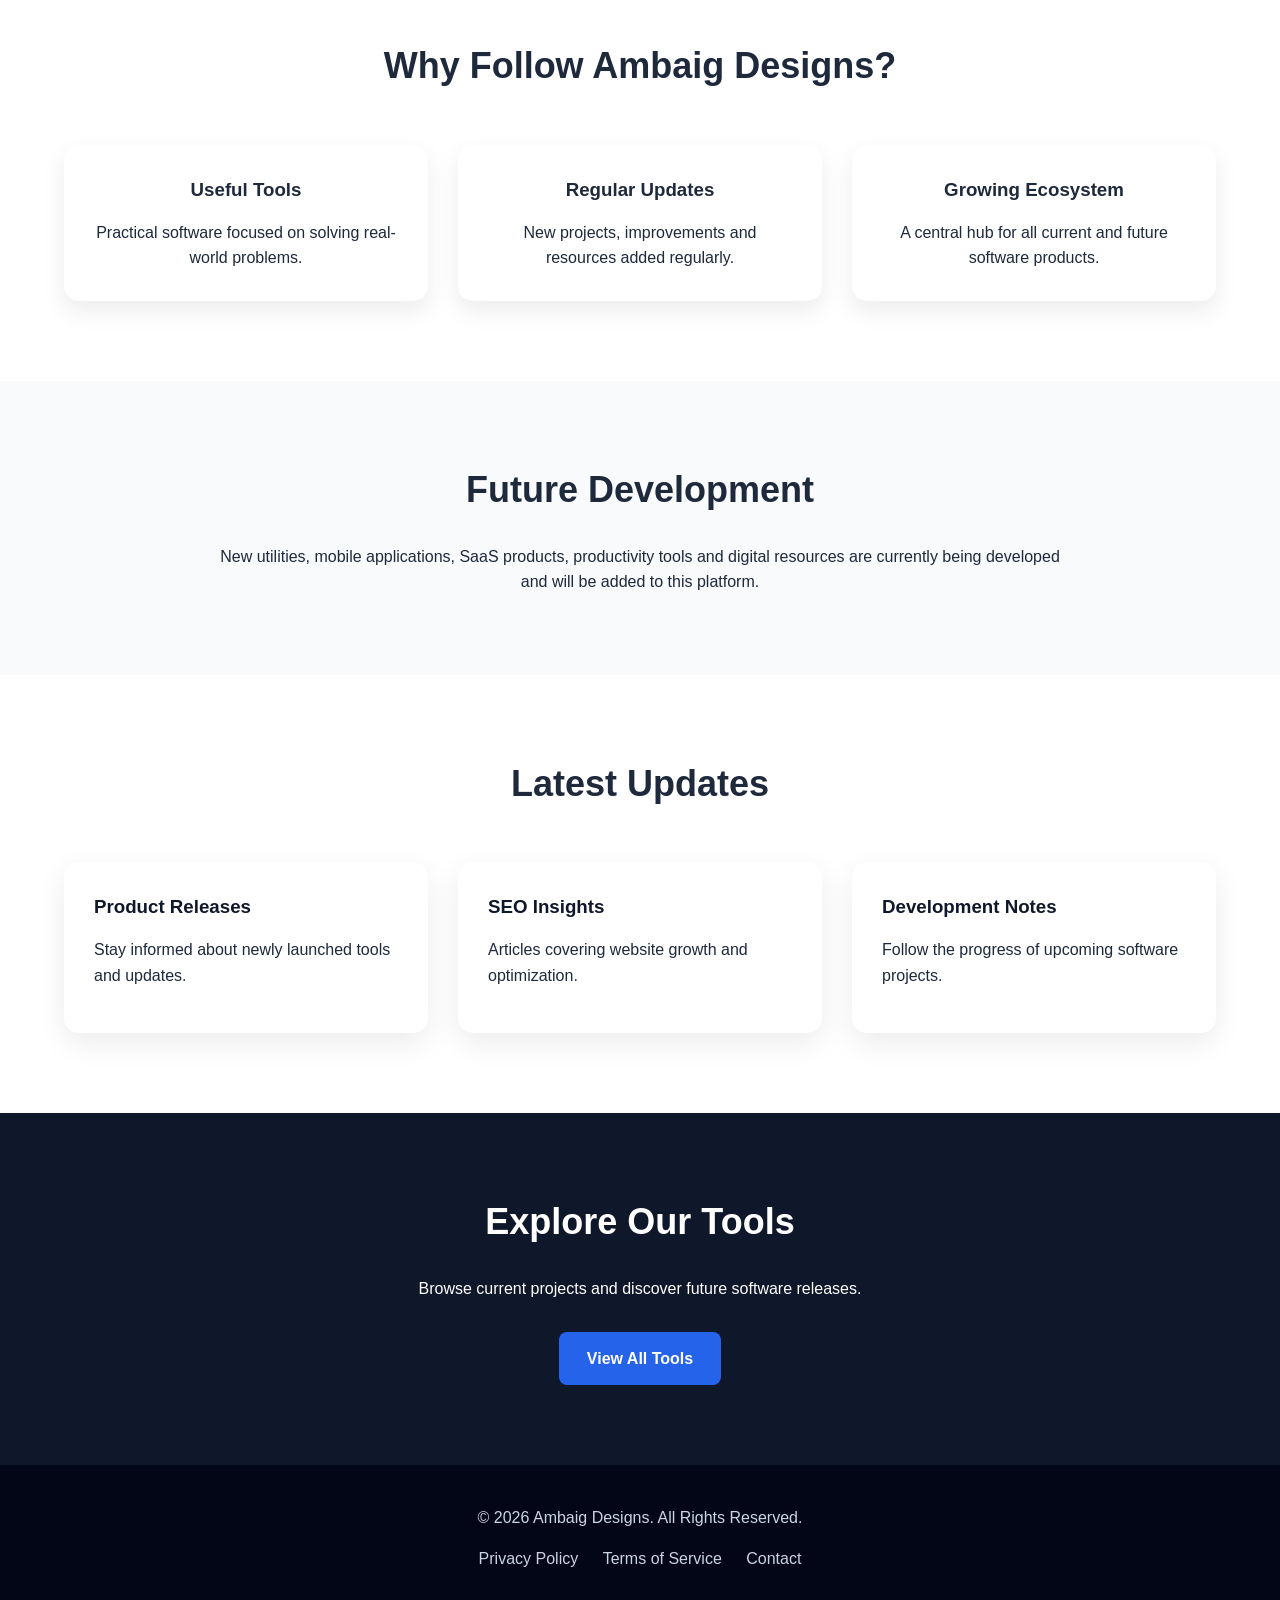
==== commit 42ccfeab: "Rename hero1 section class to hero" ====
--- a/index.html
+++ b/index.html
@@ -45,7 +45,7 @@
     </div>
 </header>
 
-<section class="hero1">
+<section class="hero">
     <div class="container">
 
         <h2>Building Practical Digital Tools for Everyday Work</h2>
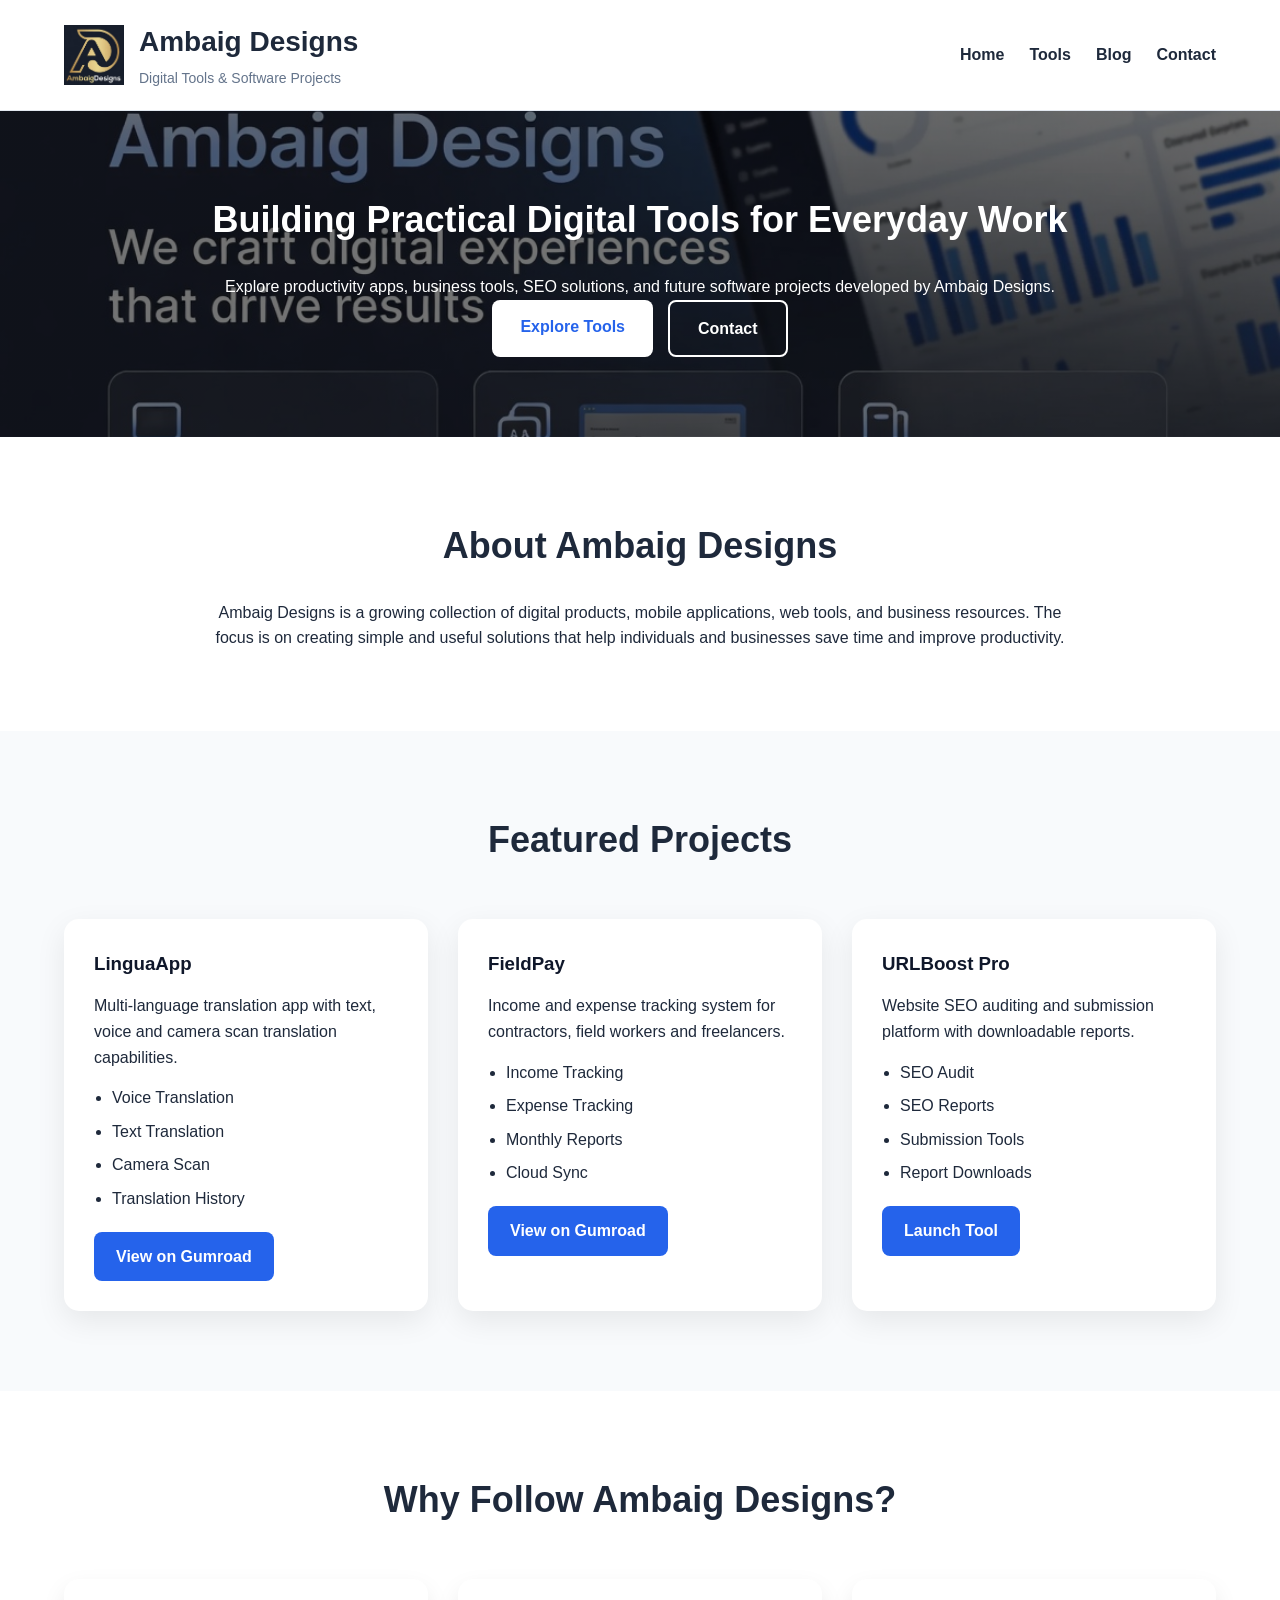
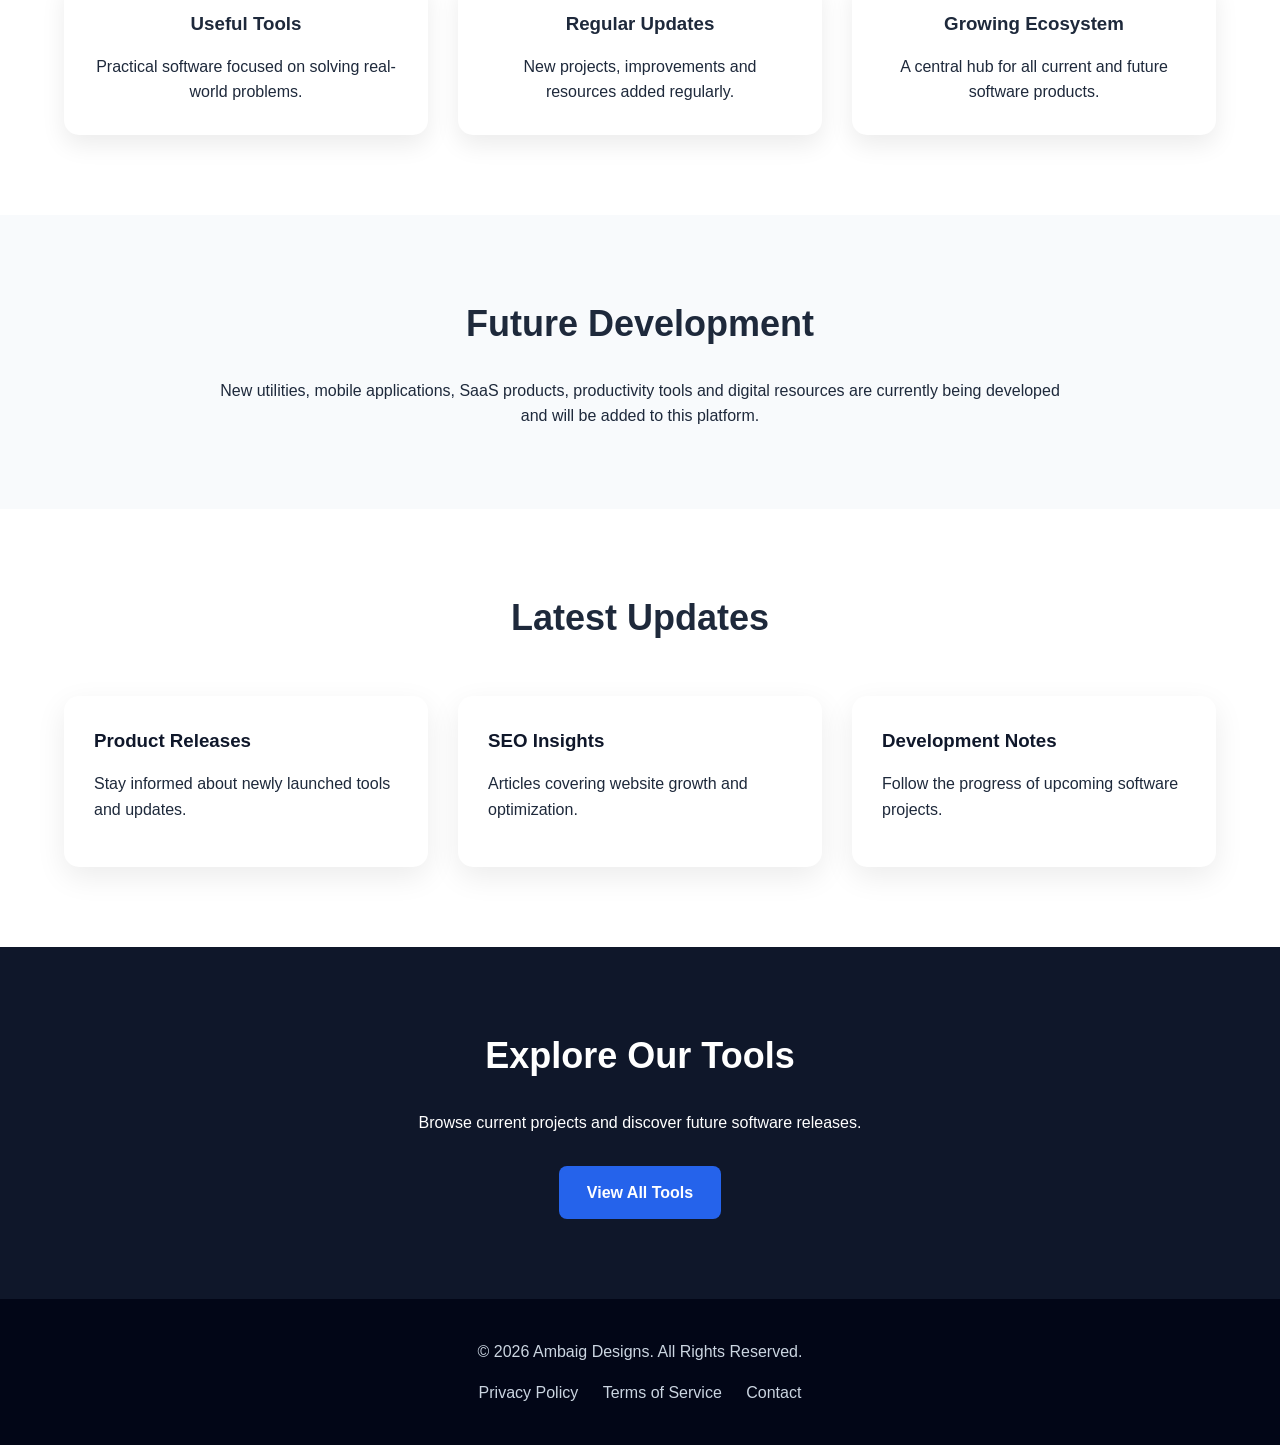
==== commit 2f34c2fd: "Rename hero section class to hero1" ====
--- a/index.html
+++ b/index.html
@@ -45,7 +45,7 @@
     </div>
 </header>
 
-<section class="hero">
+<section class="hero1">
     <div class="container">
 
         <h2>Building Practical Digital Tools for Everyday Work</h2>
--- a/assets/css/style.css
+++ b/assets/css/style.css
@@ -98,7 +98,7 @@
 
     color:white;
     text-align:center;
-    padding:100px 20px;
+    padding:80px 20px;
 }
 
 
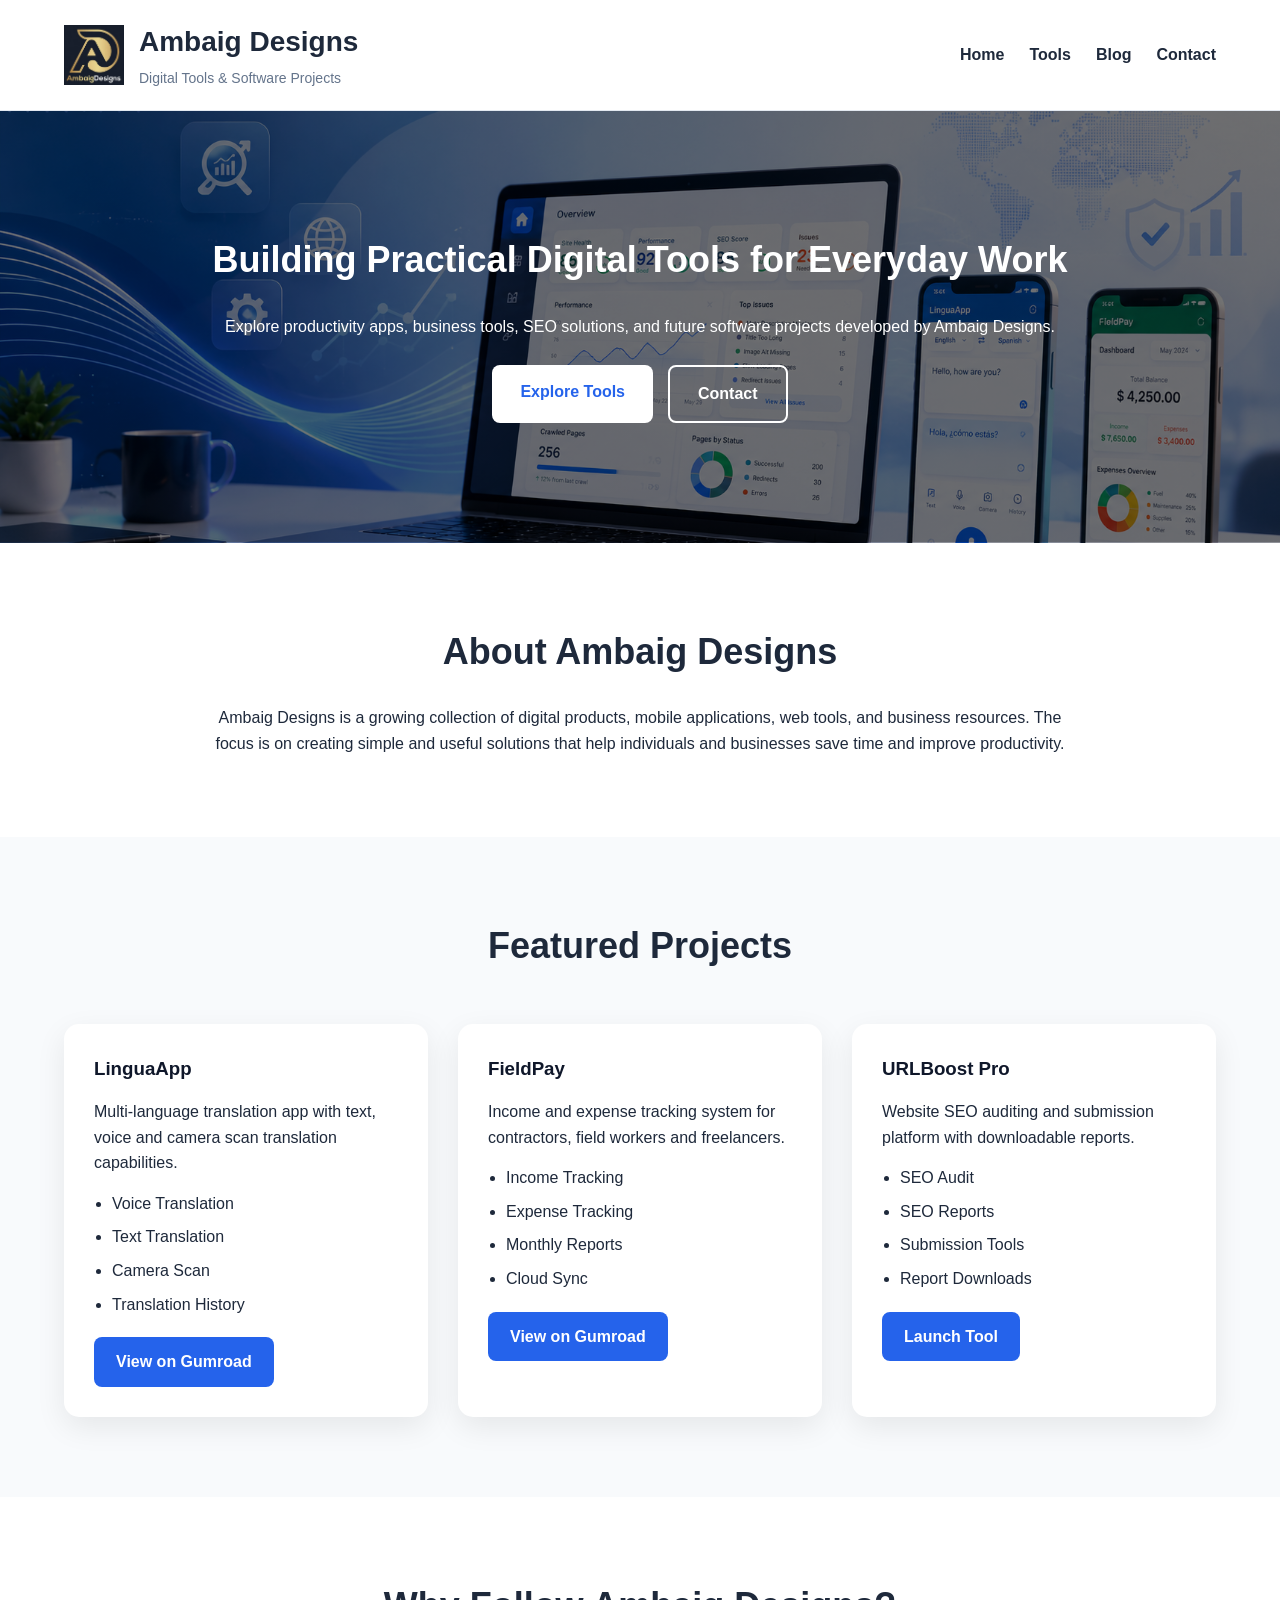
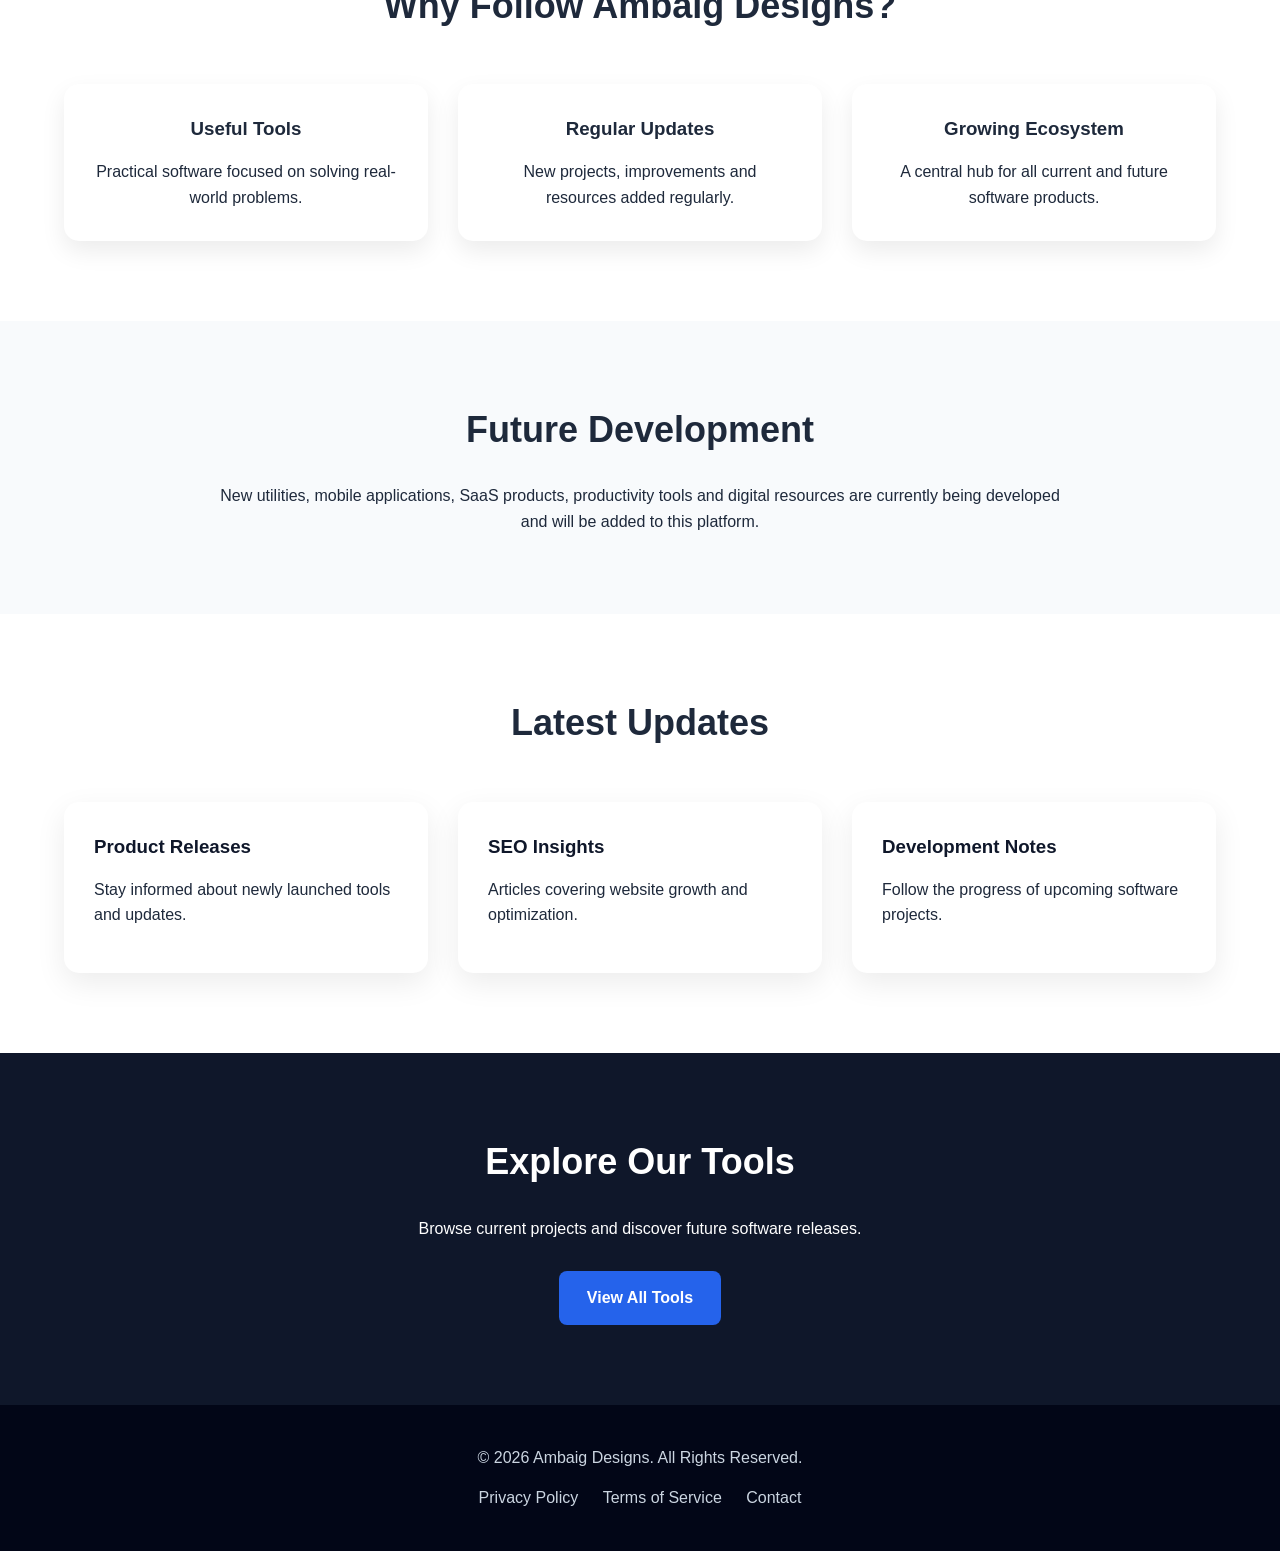
==== commit fe7e69db: "Update index.html" ====
--- a/index.html
+++ b/index.html
@@ -54,7 +54,7 @@
             Explore productivity apps, business tools, SEO solutions,
             and future software projects developed by Ambaig Designs.
         </p>
-        
+        <br>
         <div class="hero-buttons">
             <a href="tools.html" class="btn-primary">Explore Tools</a>
             <a href="contact.html" class="btn-secondary">Contact</a>
--- a/assets/css/style.css
+++ b/assets/css/style.css
@@ -91,14 +91,14 @@
     linear-gradient(
     rgba(0,0,0,0.55),
     rgba(0,0,0,0.55)),
-    url("../images/hero-banner.jpg");
+    url("../images/hero-banner1.png");
 
     background-size:cover;
     background-position:center;
 
     color:white;
     text-align:center;
-    padding:80px 20px;
+    padding:120px 20px;
 }
 
 
